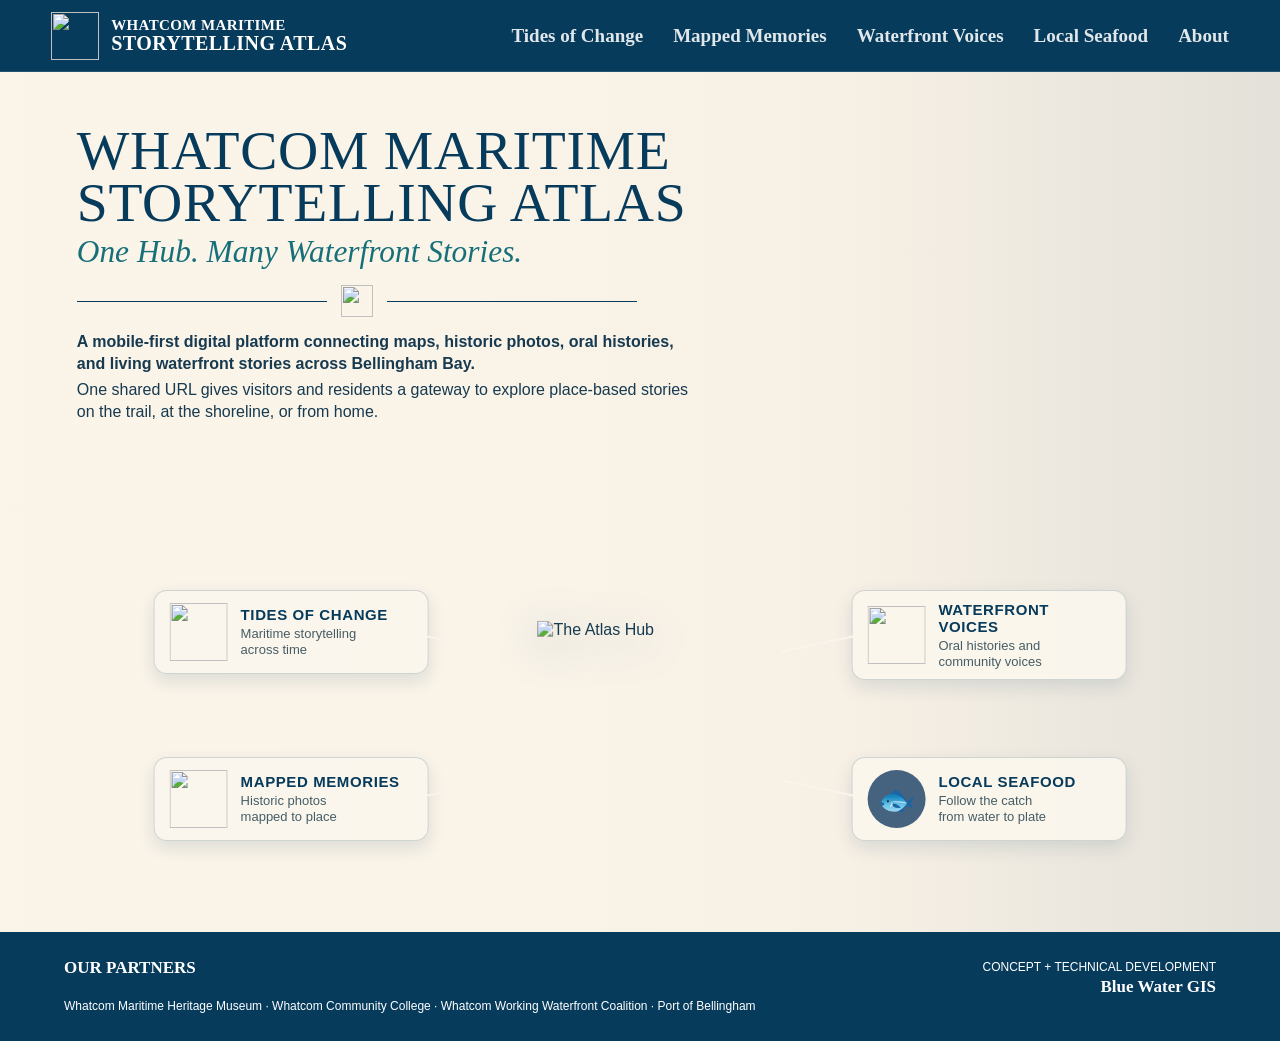
==== index.html @ e8366d96 "Add files via upload" ====
<!doctype html>
<html lang="en">
<head>
<meta charset="utf-8" />
<meta name="viewport" content="width=device-width,initial-scale=1" />
<title>Whatcom Maritime Storytelling Atlas</title>
<meta name="description" content="A mobile-first public hub connecting place-based maritime stories around Bellingham Bay." />
<link rel="stylesheet" href="styles.css" />
</head>
<body class="hub-page branded-hub">
<header class="site-header hub-header">
  <a class="brand" href="index.html" aria-label="Whatcom Maritime Storytelling Atlas home">
    <img class="brand-logo" src="assets/icon-hub.png" alt="" />
    <span><b>WHATCOM MARITIME</b><strong>STORYTELLING ATLAS</strong></span>
  </a>
  <button class="menu-button" aria-label="Open navigation" onclick="document.body.classList.toggle('nav-open')">☰</button>
  <nav class="site-nav">
    <a href="tides.html">Tides of Change</a>
    <a href="mapped.html">Mapped Memories</a>
    <a href="#voices">Waterfront Voices</a>
    <a href="#seafood">Local Seafood</a>
    <a href="#about">About</a>
  </nav>
</header>

<main class="hub-main">
  <section class="atlas-hub-hero" id="about">
    <div class="hub-aerial" aria-hidden="true"></div>
    <div class="hub-cream-wash" aria-hidden="true"></div>
    <img class="hub-bathy" src="assets/corner-bathy.png" alt="" aria-hidden="true" />

    <div class="hub-title-block">
      <h1>WHATCOM MARITIME<br>STORYTELLING ATLAS</h1>
      <p class="hub-tagline">One Hub. Many Waterfront Stories.</p>
      <div class="mockup-rule"><img src="assets/compass-divider.png" alt="" aria-hidden="true"></div>
      <p class="hub-summary">A mobile-first digital platform connecting maps, historic photos, oral histories, and living waterfront stories across Bellingham Bay.</p>
      <p class="hub-summary small">One shared URL gives visitors and residents a gateway to explore place-based stories on the trail, at the shoreline, or from home.</p>
    </div>

    <div class="hub-network" aria-label="Atlas portal choices">
      <a class="hub-portal-card hub-tides" href="tides.html">
        <img src="assets/icon-tides.png" alt="" />
        <span><strong>TIDES OF CHANGE</strong><small>Maritime storytelling<br>across time</small></span>
      </a>

      <a class="hub-portal-card hub-memories" id="memories" href="mapped.html">
        <img src="assets/icon-memories.png" alt="" />
        <span><strong>MAPPED MEMORIES</strong><small>Historic photos<br>mapped to place</small></span>
      </a>

      <div class="hub-centerpiece">
        <img src="assets/icon-hub.png" alt="The Atlas Hub" />
      </div>

      <a class="hub-portal-card hub-voices" id="voices" href="#voices">
        <img src="assets/icon-voices.png" alt="" />
        <span><strong>WATERFRONT VOICES</strong><small>Oral histories and<br>community voices</small></span>
      </a>

      <a class="hub-portal-card hub-seafood" id="seafood" href="#seafood">
        <span class="seafood-icon" aria-hidden="true">🐟</span>
        <span><strong>LOCAL SEAFOOD</strong><small>Follow the catch<br>from water to plate</small></span>
      </a>
    </div>

    <div class="mobile-hub-list" aria-label="Atlas portals on mobile">
      <a href="tides.html"><img src="assets/icon-tides.png" alt=""><span><strong>Tides of Change</strong><small>Place-based stories of Bellingham's maritime past, transition, and future.</small></span></a>
      <a href="mapped.html"><img src="assets/icon-memories.png" alt=""><span><strong>Mapped Memories</strong><small>Historic photographs and objects mapped back to the places they document.</small></span></a>
      <a href="#voices"><img src="assets/icon-voices.png" alt=""><span><strong>Waterfront Voices</strong><small>Oral histories and community voices connected to people and place.</small></span></a>
      <a href="#seafood"><span class="mobile-seafood-icon">🐟</span><span><strong>Local Seafood</strong><small>Explore fishermen, vessels, seasons, restaurants, markets, and where the catch comes from.</small></span></a>
    </div>
  </section>
</main>

<footer class="hub-footer">
  <div><strong>OUR PARTNERS</strong><br>Whatcom Maritime Heritage Museum · Whatcom Community College · Whatcom Working Waterfront Coalition · Port of Bellingham</div>
  <div><span>CONCEPT + TECHNICAL DEVELOPMENT</span><strong>Blue Water GIS</strong></div>
</footer>
</body>
</html>
---- styles.css ----
:root{--navy:#073b5c;--navy2:#082f4b;--teal:#0c7b82;--teal2:#4f9c9b;--cream:#f5eddf;--paper:#fbf7ef;--gold:#b78b39;--ink:#153a50;--muted:#617178;--line:rgba(7,59,92,.16);--serif:'Cormorant Garamond','Baskerville','Times New Roman',serif;--sans:'Montserrat','Avenir Next','Segoe UI',Arial,sans-serif;--shadow:0 16px 40px rgba(5,47,75,.12)}
*{box-sizing:border-box}html{scroll-behavior:smooth}body{margin:0;color:var(--ink);font-family:var(--sans);background:radial-gradient(circle at 82% 4%,rgba(13,124,130,.05),transparent 24%),linear-gradient(90deg,rgba(182,138,57,.025) 1px,transparent 1px),linear-gradient(rgba(182,138,57,.025) 1px,transparent 1px),var(--paper);background-size:auto,32px 32px,32px 32px,auto}a{color:inherit}button{font:inherit}.site-header{height:72px;padding:0 clamp(20px,4vw,64px);display:flex;align-items:center;justify-content:space-between;gap:26px;color:white;background:linear-gradient(90deg,#052f4b,#073f60 60%,#052f4b);position:sticky;top:0;z-index:60;border-bottom:1px solid rgba(255,255,255,.13)}.brand{display:flex;align-items:center;gap:12px;text-decoration:none}.brand-mark{width:44px;height:44px;border:1.5px solid rgba(255,255,255,.8);border-radius:50%;display:grid;place-items:center;font-size:23px}.brand>span:last-child{display:flex;flex-direction:column;font-family:var(--serif);line-height:1}.brand b{font-size:14px;letter-spacing:.03em}.brand strong{font-size:18px;letter-spacing:.035em}.site-nav{display:flex;gap:30px}.site-nav a{font:17px var(--serif);text-decoration:none;padding:25px 0 21px;border-bottom:3px solid transparent;color:rgba(255,255,255,.88)}.site-nav a:hover,.site-nav a.active{color:white;border-bottom-color:#e8be59}.menu-button{display:none;border:1px solid rgba(255,255,255,.5);background:transparent;color:#fff;border-radius:6px;padding:7px 10px}.eyebrow{margin:0 0 10px;color:var(--teal);font-size:11px;font-weight:800;letter-spacing:.18em}.button{display:inline-flex;align-items:center;justify-content:center;min-height:46px;padding:0 22px;border-radius:5px;text-decoration:none;font-weight:700}.button.primary{background:var(--teal);color:#fff}.nautical-rule{display:flex;align-items:center;gap:14px;margin:18px 0 14px;color:var(--navy);max-width:600px}.nautical-rule:before,.nautical-rule:after{content:'';height:1px;background:var(--navy);flex:1}.nautical-rule span{font-size:22px}
/* HUB */
.hub-hero{min-height:640px;position:relative;background:url('assets/bellingham-waterfront.png') center/cover no-repeat;overflow:hidden}.hub-hero-overlay{position:absolute;inset:0;background:linear-gradient(90deg,rgba(250,245,235,.97) 0%,rgba(250,245,235,.90) 34%,rgba(250,245,235,.35) 62%,rgba(5,47,75,.12) 100%)}.hub-copy{position:relative;z-index:2;width:min(650px,47vw);padding:70px 0 90px;margin-left:clamp(28px,6vw,92px)}.hub-copy h1{margin:0;color:var(--navy);font:700 clamp(52px,5.7vw,82px)/.94 var(--serif);letter-spacing:-.035em}.hub-copy h1 em{color:#176f79;font-weight:400;font-size:.62em}.hub-intro{font-size:18px;line-height:1.46;font-weight:600;max-width:610px;margin:0 0 8px}.hub-intro.secondary{font-weight:400;color:#425f6b;margin-bottom:25px}.hub-orbit{position:absolute;z-index:3;right:clamp(32px,6vw,90px);top:50%;transform:translateY(-46%);width:min(620px,47vw);height:420px}.hub-core{position:absolute;left:50%;top:50%;transform:translate(-50%,-50%);width:190px;height:190px;border-radius:50%;display:flex;flex-direction:column;align-items:center;justify-content:center;background:var(--navy);color:white;border:5px solid rgba(255,255,255,.9);box-shadow:0 10px 35px rgba(5,47,75,.28);font-family:var(--serif);text-align:center}.hub-core .wheel{font-size:48px;margin-bottom:3px}.hub-core b{font-size:20px}.hub-core strong{font-size:30px;letter-spacing:.06em}.orbit-card{position:absolute;width:240px;min-height:82px;padding:12px 15px;display:flex;gap:12px;align-items:center;text-decoration:none;background:rgba(251,247,239,.95);border:1px solid rgba(7,59,92,.18);border-radius:14px;box-shadow:0 10px 26px rgba(5,47,75,.13)}.orbit-card:after{content:'';position:absolute;height:2px;width:80px;background:rgba(251,247,239,.9)}.orbit-card.tides{left:-4px;top:42px}.orbit-card.tides:after{right:-78px;transform:rotate(28deg)}.orbit-card.memories{left:-6px;bottom:36px}.orbit-card.memories:after{right:-78px;transform:rotate(-28deg)}.orbit-card.voices{right:-4px;top:42px}.orbit-card.voices:after{left:-78px;transform:rotate(-28deg)}.orbit-card.seafood{right:-6px;bottom:36px}.orbit-card.seafood:after{left:-78px;transform:rotate(28deg)}.portal-round{flex:0 0 50px;width:50px;height:50px;border-radius:50%;display:grid;place-items:center;background:var(--teal);color:white;font:700 24px var(--serif)}.orbit-card b{display:block;color:var(--navy);font:700 16px var(--serif)}.orbit-card small{display:block;margin-top:3px;color:#52666e;line-height:1.25}.how-strip{padding:46px clamp(22px,5vw,72px);background:rgba(248,242,231,.93)}.ornament-title{display:grid;grid-template-columns:1fr auto 1fr;gap:18px;align-items:center;max-width:1300px;margin:0 auto 28px}.ornament-title span{height:1px;background:linear-gradient(90deg,transparent,var(--teal),transparent)}.ornament-title h2{margin:0;color:var(--teal);font:700 28px var(--serif);letter-spacing:.05em;text-transform:uppercase}.how-grid{max-width:1240px;margin:0 auto;display:grid;grid-template-columns:repeat(3,1fr)}.how-grid article{display:grid;grid-template-columns:auto 1fr;gap:16px;padding:12px 30px;border-right:1px solid var(--line)}.how-grid article:last-child{border-right:0}.round-icon{width:58px;height:58px;border-radius:50%;display:grid;place-items:center;background:var(--navy);color:#fff;font-size:25px}.how-grid h3{margin:3px 0 6px;color:var(--navy);font:700 18px var(--serif)}.how-grid p{margin:0;color:var(--muted);line-height:1.45;font-size:14px}.portal-section{padding:58px clamp(18px,4vw,58px) 72px}.portal-grid{max-width:1360px;margin:0 auto;display:grid;grid-template-columns:repeat(4,1fr);gap:15px}.portal-card{position:relative;background:#fcf8ef;border:1px solid var(--line);border-radius:14px;text-align:center;box-shadow:0 10px 26px rgba(7,59,92,.06);overflow:hidden}.portal-card.image-card{padding:0 18px 18px;text-decoration:none}.portal-image{height:128px;margin:0 -18px;background-size:cover;background-position:center}.tides-image{background-image:linear-gradient(rgba(7,59,92,.04),rgba(7,59,92,.15)),url('assets/bellingham-waterfront.png')}.memories-image{background-image:linear-gradient(rgba(7,59,92,.12),rgba(7,59,92,.18)),url('assets/bellingham-waterfront.png');filter:grayscale(.65) sepia(.28)}.voices-image{background:linear-gradient(135deg,#bcd3d1,#1d6677)}.seafood-image{background:linear-gradient(135deg,#d7a15c,#0b6174)}.portal-icon.large{width:58px;height:58px;border-radius:50%;display:grid;place-items:center;background:var(--teal);color:#fff;font:700 27px var(--serif);margin:-29px auto 13px;position:relative;border:3px solid #f9f3e8}.portal-card h3{margin:0 0 8px;color:var(--navy);font:700 24px var(--serif)}.portal-card p{margin:0;min-height:118px;color:#53666f;line-height:1.45;font-size:14px}.status{display:block;margin-top:14px;padding:7px 8px;border-radius:5px;color:white;font-size:10px;font-weight:800;letter-spacing:.04em}.status.teal{background:var(--teal)}.status.gold{background:var(--gold)}.atlas-manifesto{display:flex;align-items:center;justify-content:center;gap:20px;padding:23px 30px;background:#cfe3e0;color:var(--navy);font:20px/1.35 var(--serif);text-align:center}.manifesto-mark{font-size:38px}footer{padding:26px clamp(24px,5vw,72px);display:flex;justify-content:space-between;gap:40px;background:linear-gradient(90deg,#052f4b,#073f60);color:white;font-size:12px;line-height:1.55}footer>div:last-child{text-align:right}footer strong{display:block;font:700 17px var(--serif)}footer a{color:white}
/* TIDES */
.tides-intro{min-height:330px;background:linear-gradient(90deg,rgba(250,245,235,.98),rgba(250,245,235,.78) 46%,rgba(5,47,75,.18)),url('assets/bellingham-waterfront.png') center 44%/cover no-repeat;display:flex;align-items:center}.tides-intro-copy{padding:52px clamp(28px,7vw,105px);max-width:780px}.tides-intro h1{margin:0;color:var(--navy);font:700 clamp(54px,7vw,92px)/.92 var(--serif);letter-spacing:-.04em}.tides-tagline{margin:7px 0 0;color:#176f79;font:italic 28px/1.12 var(--serif)}.tides-intro-copy>p:last-child{margin:0;max-width:650px;line-height:1.5;font-size:17px;font-weight:600}.mobile-theme-shell{max-width:1260px;margin:-24px auto 0;position:relative;z-index:5;padding:0 18px}.section-label{text-align:center;width:max-content;margin:0 auto 9px;padding:5px 13px;background:var(--paper);color:var(--teal);font-size:10px;font-weight:800;letter-spacing:.17em}.theme-filter{display:grid;grid-template-columns:repeat(5,minmax(0,1fr));gap:8px}.theme-chip{min-height:92px;padding:13px 12px;display:flex;align-items:center;gap:11px;text-align:left;background:#fbf7ef;border:1px solid var(--line);border-radius:12px;color:var(--navy);box-shadow:0 8px 22px rgba(5,47,75,.08);cursor:pointer}.theme-chip.active{outline:3px solid rgba(13,124,130,.16);border-color:var(--teal)}.theme-symbol{flex:0 0 52px;width:52px;height:52px;border-radius:50%;display:grid;place-items:center;background:var(--teal);color:#fff;font-size:27px}.theme-chip strong{display:block;font:700 17px/1.02 var(--serif);text-transform:uppercase}.theme-chip small{display:block;color:#67777c;margin-top:4px;font-size:10px}.tides-explorer{max-width:1400px;margin:36px auto 0;padding:0 clamp(16px,4vw,54px) 60px;display:grid;grid-template-columns:minmax(0,1.45fr) minmax(330px,.68fr);gap:0}.map-shell{position:relative;min-height:680px;border-radius:17px 0 0 17px;overflow:hidden;background:#dbe7e1;border:1px solid var(--line);box-shadow:var(--shadow)}#viewDiv{position:absolute;inset:0}.map-banner{position:absolute;z-index:7;left:14px;right:14px;top:14px;padding:11px 14px;border-radius:8px;background:rgba(251,247,239,.96);display:flex;align-items:center;justify-content:space-between;box-shadow:0 5px 16px rgba(5,47,75,.12)}.map-banner>div{display:flex;flex-direction:column}.map-kicker{font-size:9px;color:var(--teal);font-weight:800;letter-spacing:.13em}.map-banner strong{font:700 17px var(--serif);color:var(--navy)}.text-button{border:0;background:none;color:var(--teal);font-weight:800}.map-status{position:absolute;left:14px;bottom:14px;z-index:8;background:rgba(7,59,92,.9);color:white;padding:8px 11px;border-radius:6px;font-size:10px}.map-status.success{background:rgba(13,124,130,.92)}.map-status.error{background:#7d463f}.story-panel{min-height:680px;background:linear-gradient(#f6eddf,#fbf7ef);border:1px solid var(--line);border-left:0;border-radius:0 17px 17px 0;overflow:hidden;display:flex;flex-direction:column}.story-panel-head{padding:24px 22px 15px;border-bottom:1px solid var(--line)}.story-panel-head h2{margin:0 0 7px;color:var(--navy);font:700 30px/1.02 var(--serif)}.story-panel-head p:last-child{margin:0;color:var(--muted);font-size:13px}.story-list{padding:12px;overflow:auto;max-height:680px}.story-card{margin-bottom:10px;background:#fffdf7;border:1px solid var(--line);border-radius:10px;overflow:hidden}.story-card.selected{border-color:var(--teal);box-shadow:0 8px 18px rgba(5,47,75,.09)}.story-card-main{width:100%;padding:10px;display:grid;grid-template-columns:82px 1fr;gap:12px;border:0;background:none;text-align:left;color:inherit}.story-thumb{height:82px;border-radius:7px;background:linear-gradient(145deg,#d7e6e1,#ead8b9);display:grid;place-items:center;background-size:cover;background-position:center}.card-theme-icon{width:42px;height:42px;border-radius:50%;display:grid;place-items:center;background:rgba(13,124,130,.95);color:white;font-size:22px}.story-meta{display:flex;justify-content:space-between;gap:8px}.theme-pill{color:var(--teal);font-size:9px;font-weight:800;letter-spacing:.07em;text-transform:uppercase}.story-number{font-size:9px;color:#9ba5a6}.story-card h4{margin:5px 0 4px;color:var(--navy);font:700 19px/1.06 var(--serif)}.story-description{margin:0;color:var(--muted);font-size:11px;line-height:1.4;display:-webkit-box;-webkit-line-clamp:2;-webkit-box-orient:vertical;overflow:hidden}.story-link{display:flex;justify-content:space-between;padding:9px 11px;border-top:1px solid var(--line);text-decoration:none;color:var(--teal);font-size:10px;font-weight:800}.story-link.disabled{pointer-events:none;color:#aaa}.skeleton-card{height:112px;margin-bottom:9px;border-radius:10px;background:linear-gradient(90deg,#eee5d7,#fbf7ef,#eee5d7);background-size:200% 100%;animation:pulse 1.3s infinite}@keyframes pulse{to{background-position:-200% 0}}.tides-explainer{padding:48px 24px 64px}.center-copy{max-width:780px;margin:0 auto;text-align:center;line-height:1.6;color:#566a72}
@media(max-width:1000px){.site-nav{display:none}.menu-button{display:block}.nav-open .site-nav{display:flex;position:absolute;top:72px;left:0;right:0;background:var(--navy);padding:10px 22px;flex-direction:column;gap:0}.nav-open .site-nav a{padding:12px 0}.hub-hero{min-height:auto;padding-bottom:30px}.hub-copy{width:auto;margin:0;padding:46px 24px 28px}.hub-orbit{position:relative;right:auto;top:auto;transform:none;width:auto;height:auto;margin:0 18px;display:grid;grid-template-columns:1fr 1fr;gap:10px}.hub-core{display:none}.orbit-card{position:relative!important;left:auto!important;right:auto!important;top:auto!important;bottom:auto!important;width:auto}.orbit-card:after{display:none}.portal-grid{grid-template-columns:1fr 1fr}.tides-explorer{grid-template-columns:1fr;padding:0 16px 46px}.map-shell{border-radius:16px 16px 0 0;min-height:520px}.story-panel{border-left:1px solid var(--line);border-radius:0 0 16px 16px;min-height:0}.story-list{max-height:none}.theme-filter{grid-template-columns:repeat(5,minmax(145px,1fr));overflow-x:auto;padding-bottom:4px}.mobile-theme-shell{overflow:hidden}.how-grid{grid-template-columns:1fr}.how-grid article{border-right:0;border-bottom:1px solid var(--line)}.how-grid article:last-child{border-bottom:0}}
@media(max-width:650px){.site-header{height:62px;padding:0 14px}.brand-mark{width:38px;height:38px}.brand b{font-size:10px}.brand strong{font-size:14px}.nav-open .site-nav{top:62px}.hub-hero-overlay{background:linear-gradient(180deg,rgba(250,245,235,.96) 0%,rgba(250,245,235,.88) 58%,rgba(250,245,235,.45) 100%)}.hub-copy h1{font-size:50px}.hub-copy h1 em{font-size:.64em}.hub-intro{font-size:15px}.hub-orbit{grid-template-columns:1fr}.orbit-card{min-height:74px}.portal-grid{grid-template-columns:1fr}.portal-card p{min-height:0}.ornament-title h2{font-size:20px;text-align:center}.atlas-manifesto{font-size:16px}.tides-intro{min-height:280px;background-position:58% center}.tides-intro-copy{padding:38px 20px}.tides-intro h1{font-size:58px}.tides-tagline{font-size:22px}.tides-intro-copy>p:last-child{font-size:14px}.mobile-theme-shell{margin-top:-17px;padding:0 10px}.theme-filter{display:flex;gap:7px;overflow-x:auto;scroll-snap-type:x proximity}.theme-chip{flex:0 0 138px;min-height:92px;display:block;text-align:center;padding:10px 8px;scroll-snap-align:start}.theme-symbol{width:46px;height:46px;margin:0 auto 7px}.theme-chip strong{font-size:14px}.theme-chip small{font-size:9px}.tides-explorer{margin-top:20px;padding:0 0 34px}.map-shell{min-height:46vh;border-radius:0;border-left:0;border-right:0}.story-panel{border-radius:0;border-left:0;border-right:0}.story-panel-head{padding:19px 16px 12px}.story-panel-head h2{font-size:26px}.story-list{display:flex;overflow-x:auto;padding:10px;gap:9px;scroll-snap-type:x mandatory}.story-card{flex:0 0 82vw;margin:0;scroll-snap-align:center}.story-card-main{grid-template-columns:74px 1fr}.story-thumb{height:74px}.tides-explainer{padding:35px 18px 48px}footer{display:block;text-align:center}footer>div:last-child{text-align:center;margin-top:10px}}

/* ===== V4 BRANDED ATLAS HUB ===== */
.branded-hub{background:#f6efe4;min-height:100vh}.hub-header{background:#073b5c}.brand-logo{width:48px;height:48px;object-fit:contain}.hub-main{min-height:calc(100vh - 72px)}
.atlas-hub-hero{position:relative;min-height:860px;overflow:hidden;background:#f6efe4}.hub-aerial{position:absolute;inset:0;background:url('assets/atlas-aerial.png') center center/cover no-repeat;filter:saturate(.86) contrast(.95)}.hub-cream-wash{position:absolute;inset:0;background:linear-gradient(90deg,rgba(250,244,233,.97) 0%,rgba(250,244,233,.88) 36%,rgba(250,244,233,.18) 66%,rgba(7,59,92,.08) 100%)}.hub-bathy{position:absolute;right:-20px;top:-10px;width:350px;opacity:.14;mix-blend-mode:multiply;pointer-events:none}.hub-title-block{position:relative;z-index:4;width:min(860px,58vw);padding:52px 0 0;margin-left:clamp(30px,6vw,92px)}.hub-title-block h1{margin:0;color:#073b5c;font:400 clamp(48px,4.35vw,72px)/.94 Georgia,'Times New Roman',serif;letter-spacing:.012em}.hub-tagline{margin:6px 0 0;color:#176f79;font:italic clamp(25px,2.45vw,38px)/1.1 Georgia,'Times New Roman',serif}.mockup-rule{display:flex;align-items:center;gap:14px;width:min(560px,92%);margin:16px 0 14px;color:#073b5c}.mockup-rule:before,.mockup-rule:after{content:'';height:1px;background:#073b5c;flex:1}.mockup-rule img{width:32px;height:32px;object-fit:contain;flex:none}.hub-summary{max-width:620px;margin:0 0 4px;font-size:16px;line-height:1.38;font-weight:700;color:#173a50}.hub-summary.small{font-weight:500}.hub-network{position:absolute;z-index:5;left:50%;top:500px;transform:translateX(-50%);width:min(1030px,76vw);height:285px}.hub-centerpiece{position:absolute;left:50%;top:50%;transform:translate(-50%,-46%);width:205px;height:205px;z-index:3}.hub-centerpiece img{width:100%;height:100%;object-fit:contain;filter:drop-shadow(0 9px 22px rgba(7,59,92,.28))}.hub-portal-card{position:absolute;width:275px;min-height:84px;display:flex;align-items:center;gap:13px;padding:10px 15px;background:rgba(250,246,237,.96);border:1px solid rgba(7,59,92,.18);border-radius:13px;text-decoration:none;box-shadow:0 7px 18px rgba(7,59,92,.12);z-index:4}.hub-portal-card:after{content:'';position:absolute;height:2px;background:rgba(250,246,237,.95);width:74px}.hub-portal-card img{width:58px;height:58px;object-fit:contain;flex:none}.hub-portal-card strong{display:block;color:#073b5c;font-size:15px;letter-spacing:.04em}.hub-portal-card small{display:block;margin-top:3px;color:#465d66;font-size:13px;line-height:1.2}.hub-tides{left:0;top:18px}.hub-tides:after{right:-72px;top:52px;transform:rotate(12deg)}.hub-memories{left:0;bottom:16px}.hub-memories:after{right:-72px;top:29px;transform:rotate(-12deg)}.hub-voices{right:0;top:18px}.hub-voices:after{left:-72px;top:52px;transform:rotate(-12deg)}.hub-seafood{right:0;bottom:16px}.hub-seafood:after{left:-72px;top:29px;transform:rotate(12deg)}.seafood-icon,.mobile-seafood-icon{width:58px;height:58px;border-radius:50%;display:grid;place-items:center;background:#45627f;color:#fff;font-size:30px;flex:none}.mobile-hub-list{display:none}.hub-footer{min-height:88px;background:#073b5c}.hub-footer strong{font-family:Georgia,'Times New Roman',serif}
@media(max-width:1100px){.atlas-hub-hero{min-height:900px}.hub-title-block{width:min(760px,68vw)}.hub-network{top:535px;width:min(920px,86vw)}.hub-portal-card{width:245px}.hub-centerpiece{width:180px;height:180px}}
@media(max-width:820px){.atlas-hub-hero{min-height:auto;padding-bottom:34px}.hub-aerial{background-position:58% center}.hub-cream-wash{background:linear-gradient(180deg,rgba(250,244,233,.96) 0%,rgba(250,244,233,.88) 45%,rgba(250,244,233,.52) 72%,rgba(7,59,92,.06) 100%)}.hub-bathy{width:260px;opacity:.11}.hub-title-block{width:auto;margin:0;padding:36px 22px 20px}.hub-title-block h1{font-size:clamp(38px,10vw,56px)}.hub-tagline{font-size:clamp(23px,6vw,31px)}.hub-summary{font-size:14px;max-width:560px}.hub-network{display:none}.mobile-hub-list{position:relative;z-index:5;display:grid;gap:10px;padding:6px 14px 0}.mobile-hub-list a{display:flex;align-items:center;gap:14px;padding:12px 14px;background:rgba(250,246,237,.95);border:1px solid rgba(7,59,92,.18);border-radius:14px;text-decoration:none;box-shadow:0 8px 20px rgba(7,59,92,.11)}.mobile-hub-list img,.mobile-hub-list .mobile-seafood-icon{width:58px;height:58px;object-fit:contain}.mobile-hub-list strong{display:block;color:#073b5c;font:700 21px/1 Georgia,'Times New Roman',serif}.mobile-hub-list small{display:block;margin-top:5px;color:#51666e;font-size:12px;line-height:1.3}.hub-footer{display:block;text-align:center}.hub-footer>div:last-child{text-align:center;margin-top:12px}}
@media(max-width:520px){.hub-title-block{padding-top:28px}.hub-title-block h1{font-size:40px}.hub-tagline{font-size:25px}.mockup-rule{margin:12px 0}.hub-summary{font-size:13px}.mobile-hub-list{padding-left:10px;padding-right:10px}.mobile-hub-list strong{font-size:18px}.mobile-hub-list small{font-size:11px}}

/* ===== V6 TIDES SINGLE-SCREEN EXPLORER ===== */
.tides-kiosk{height:100vh;overflow:hidden;background:var(--cream)}
.tides-kiosk .tides-header{height:64px;min-height:64px}
.tides-kiosk-main{height:calc(100vh - 64px);display:flex;flex-direction:column;overflow:hidden}
.kiosk-toolbar{min-height:92px;display:flex;align-items:center;gap:24px;padding:10px 18px;background:#f8f1e6;border-bottom:1px solid var(--line);box-shadow:0 3px 12px rgba(7,59,92,.06);z-index:5}
.kiosk-title{display:flex;align-items:center;gap:10px;min-width:205px;color:var(--navy)}
.kiosk-title img{width:48px;height:48px;object-fit:contain}
.kiosk-title strong{display:block;font:700 21px/1 var(--serif)}
.kiosk-title small{display:block;margin-top:4px;color:var(--muted);font-size:11px}
.kiosk-filter{display:flex;gap:8px;overflow-x:auto;flex:1;padding:0;margin:0;scrollbar-width:thin}
.kiosk-filter .theme-chip{flex:0 0 auto;min-height:66px;min-width:138px;display:flex;align-items:center;gap:8px;padding:8px 12px;border-radius:11px;background:#fffaf1;border:1px solid var(--line);box-shadow:none}
.kiosk-filter .theme-chip.active{border-color:var(--teal);box-shadow:inset 0 0 0 1px var(--teal);background:#fffdf7}
.kiosk-filter .theme-symbol{width:40px;height:40px;margin:0;flex:none}
.kiosk-filter .theme-chip strong{font-size:13px}.kiosk-filter .theme-chip small{display:none}
.tides-kiosk-explorer{flex:1;min-height:0;display:grid;grid-template-columns:minmax(0,1fr) 390px;margin:0;padding:0;gap:0}
.kiosk-map-shell{position:relative;min-height:0;border:0;border-radius:0;border-right:1px solid var(--line);overflow:hidden}
.kiosk-map-shell #viewDiv{height:100%;min-height:0}
.kiosk-map-shell .map-status{position:absolute;left:12px;bottom:12px;z-index:4;max-width:55%;border-radius:8px}
.map-reset-button{position:absolute;right:14px;top:14px;z-index:5;border:1px solid var(--line);background:#fffaf1;color:var(--navy);padding:8px 10px;border-radius:8px;font-weight:700;box-shadow:0 3px 10px rgba(7,59,92,.12)}
.kiosk-story-panel{min-height:0;border:0;border-radius:0;background:#f6efe4;display:flex;flex-direction:column}
.kiosk-story-head{flex:none;padding:13px 14px 10px;border-bottom:1px solid var(--line)}
.kiosk-story-head>div{display:flex;align-items:end;justify-content:space-between;gap:10px}.kiosk-story-head h2{font-size:24px;margin:2px 0 0}.kiosk-story-head>strong{display:block;margin-top:5px;color:var(--teal);font-size:11px}.kiosk-story-head>p:last-child{margin-top:4px;font-size:11px}
.kiosk-story-list{flex:1;min-height:0;max-height:none;overflow-y:auto;padding:10px}
.kiosk-story-list .story-card{margin-bottom:8px}.kiosk-story-list .story-card-main{grid-template-columns:68px 1fr;padding:9px}.kiosk-story-list .story-thumb{height:68px}.kiosk-story-list .story-card h4{font-size:17px}.kiosk-story-list .story-description{-webkit-line-clamp:1;font-size:10px}.inline-open-label{display:block;margin-top:5px;color:var(--teal);font-size:9px;font-weight:800;letter-spacing:.03em;text-transform:uppercase}

.story-viewer{position:fixed;inset:64px 0 0 0;z-index:1000;pointer-events:none;visibility:hidden}
.story-viewer.open{pointer-events:auto;visibility:visible}
.story-viewer-scrim{position:absolute;inset:0;background:rgba(5,31,48,.22);opacity:0;transition:opacity .22s ease}
.story-viewer.open .story-viewer-scrim{opacity:1}
.story-viewer-panel{position:absolute;right:0;top:0;bottom:0;width:80vw;min-width:720px;background:#fffaf1;box-shadow:-16px 0 40px rgba(4,35,53,.23);transform:translateX(102%);transition:transform .28s ease;display:flex;flex-direction:column;border-left:1px solid rgba(7,59,92,.18)}
.story-viewer.open .story-viewer-panel{transform:translateX(0)}
.story-viewer-bar{height:62px;flex:none;display:grid;grid-template-columns:auto 1fr auto;align-items:center;gap:14px;padding:8px 12px;background:#073b5c;color:#fff;border-bottom:2px solid #caa64b}
.story-back-button{border:1px solid rgba(255,255,255,.5);background:#f7f0e4;color:#073b5c;padding:9px 12px;border-radius:8px;font-weight:800;cursor:pointer}
.story-viewer-heading{min-width:0}.story-viewer-heading .eyebrow{color:#abd5d5;font-size:8px;margin:0}.story-viewer-heading strong{display:block;white-space:nowrap;overflow:hidden;text-overflow:ellipsis;font:700 20px/1.1 var(--serif);color:#fff}
.story-external-link{color:#fff;text-decoration:none;font-size:10px;font-weight:800;border-bottom:1px solid rgba(255,255,255,.5);white-space:nowrap}
.story-frame-wrap{position:relative;flex:1;min-height:0;background:#fff}
#storyFrame{display:block;width:100%;height:100%;border:0;background:#fff}
.story-frame-loading{position:absolute;inset:0;display:grid;place-items:center;background:#f8f1e6;color:var(--navy);font:700 18px var(--serif);z-index:2}
.story-frame-loading.hidden{display:none}

@media(max-width:900px){
  .kiosk-toolbar{min-height:78px;padding:7px 9px;gap:8px}.kiosk-title{min-width:0}.kiosk-title div{display:none}.kiosk-title img{width:42px;height:42px}.kiosk-filter .theme-chip{min-width:112px;min-height:58px;padding:6px 8px}.kiosk-filter .theme-symbol{width:36px;height:36px}.kiosk-filter .theme-chip strong{font-size:11px}
  .tides-kiosk-explorer{grid-template-columns:1fr 42vw}.kiosk-story-panel{min-width:260px}.kiosk-story-list .story-card-main{grid-template-columns:54px 1fr}.kiosk-story-list .story-thumb{height:54px}.kiosk-story-list .story-description{display:none}.kiosk-story-list .story-card h4{font-size:15px}
  .story-viewer-panel{width:86vw;min-width:0}
}
@media(max-width:650px){
  .tides-kiosk .tides-header{height:58px;min-height:58px}.tides-kiosk-main{height:calc(100vh - 58px)}.story-viewer{inset:58px 0 0 0}
  .kiosk-toolbar{min-height:68px}.tides-kiosk-explorer{grid-template-columns:1fr;grid-template-rows:minmax(0,58%) minmax(0,42%)}.kiosk-map-shell{border-right:0;border-bottom:1px solid var(--line)}.kiosk-story-panel{min-width:0}.kiosk-story-head{padding:7px 10px 5px}.kiosk-story-head .eyebrow,.kiosk-story-head>p:last-child{display:none}.kiosk-story-head h2{font-size:19px}.kiosk-story-list{display:flex;overflow-x:auto;overflow-y:hidden;gap:7px;padding:7px;scroll-snap-type:x mandatory}.kiosk-story-list .story-card{flex:0 0 76vw;margin:0;scroll-snap-align:center}.kiosk-story-list .story-card-main{grid-template-columns:58px 1fr}.kiosk-story-list .story-thumb{height:58px}
  .story-viewer-panel{width:92vw}.story-viewer-bar{height:58px;grid-template-columns:auto 1fr}.story-external-link{display:none}.story-viewer-heading strong{font-size:16px}.story-back-button{padding:8px 9px;font-size:11px}
}

/* ===== V7 MAPPED MEMORIES SINGLE-SCREEN EXPERIENCE ===== */
.memories-kiosk{height:100dvh;overflow:hidden;background:#f5eddf}.memories-header{height:64px;min-height:64px}.memories-main{height:calc(100dvh - 64px);display:flex;flex-direction:column;min-height:0}.memories-toolbar{min-height:86px;display:flex;align-items:center;justify-content:space-between;gap:18px;padding:10px 18px;background:#faf4e8;border-bottom:1px solid var(--line);box-shadow:0 3px 12px rgba(7,59,92,.05);z-index:8}.memories-title{display:flex;align-items:center;gap:12px;min-width:320px}.memories-title img{width:54px;height:54px;object-fit:contain}.memories-title strong{display:block;color:var(--navy);font:700 24px/1 var(--serif);letter-spacing:.035em}.memories-title small{display:block;margin-top:4px;color:var(--teal);font:italic 14px/1.2 var(--serif)}.memories-actions{display:flex;gap:8px}.memory-action{border:1px solid var(--line);background:#fffaf1;color:var(--navy);border-radius:8px;padding:10px 12px;font-weight:800;font-size:12px;cursor:pointer}.memory-action:hover{border-color:var(--teal)}.memory-action.contribute{background:var(--teal);border-color:var(--teal);color:#fff}.memories-workspace{flex:1;min-height:0;display:grid;grid-template-columns:270px minmax(0,1fr) 330px;background:#efe5d5}.memory-filters{min-height:0;overflow-y:auto;padding:14px;background:#f9f1e5;border-right:1px solid var(--line);box-shadow:4px 0 15px rgba(7,59,92,.04);z-index:5}.filter-title-row{display:flex;align-items:flex-start;justify-content:space-between;gap:10px;padding-bottom:12px;border-bottom:1px solid var(--line);margin-bottom:12px}.filter-title-row span{display:block;color:var(--navy);font:700 19px var(--serif)}.filter-title-row small{display:block;margin-top:3px;color:var(--muted);font-size:10px}.filter-title-row button{display:none;border:0;background:transparent;color:var(--navy);font-size:25px;line-height:1}.memory-filters>label,.memory-search-label{display:block;margin:0 0 11px;color:var(--navy);font-size:11px;font-weight:800;letter-spacing:.02em}.memory-filters select,.memory-filters input[type=search]{display:block;width:100%;margin-top:5px;padding:9px 10px;border:1px solid rgba(7,59,92,.18);border-radius:7px;background:#fffdf8;color:#173a50;font-size:12px}.memory-status-filter{margin:12px 0;border:1px solid var(--line);border-radius:8px;padding:9px 10px}.memory-status-filter legend{padding:0 5px;color:var(--navy);font-weight:800;font-size:11px}.memory-status-filter label{display:block;margin:7px 0;color:#51666e;font-size:11px;font-weight:600}.memory-clear{width:100%;padding:10px;border:0;border-radius:7px;background:#075d69;color:#fff;font-weight:800;cursor:pointer}.memory-map-wrap{position:relative;min-width:0;min-height:0;overflow:hidden}.memory-map-wrap #memoryMap{position:absolute;inset:0;width:100%;height:100%;display:block}.memory-map-note{position:absolute;left:14px;bottom:14px;z-index:5;padding:8px 11px;border-radius:7px;background:rgba(250,246,237,.94);box-shadow:0 4px 14px rgba(7,59,92,.12);color:var(--navy);font-size:11px;font-weight:700;max-width:55%}.memory-location-button{position:absolute;right:14px;top:14px;z-index:5;width:38px;height:38px;border:1px solid var(--line);border-radius:8px;background:#fffaf1;color:var(--navy);font-size:21px;box-shadow:0 4px 12px rgba(7,59,92,.12);cursor:pointer}.selected-memory{min-height:0;overflow-y:auto;padding:14px;background:#faf4e8;border-left:1px solid var(--line);z-index:4}.selected-placeholder{height:100%;display:flex;flex-direction:column;align-items:center;justify-content:center;text-align:center;padding:25px;color:#617178}.selected-placeholder img{width:76px;height:76px;opacity:.78}.selected-placeholder h2{margin:14px 0 6px;color:var(--navy);font:700 27px var(--serif)}.selected-placeholder p{margin:0;max-width:260px;font-size:12px;line-height:1.5}.selected-image-wrap{position:relative;border-radius:9px;overflow:hidden;background:#e7ddce;aspect-ratio:4/3}.selected-image-wrap img{width:100%;height:100%;display:block;object-fit:cover}.selected-badge{position:absolute;right:8px;bottom:8px;padding:5px 8px;background:rgba(7,59,92,.92);color:white;border-radius:999px;font-size:9px;font-weight:800;text-transform:uppercase}.selected-content .eyebrow{margin-top:14px}.selected-content h2{margin:0;color:var(--navy);font:700 28px/1.05 var(--serif)}.selected-description{margin:9px 0 12px;color:#52666e;font-size:12px;line-height:1.5}.selected-meta{margin:0;display:grid;grid-template-columns:92px 1fr;font-size:11px;border-top:1px solid var(--line)}.selected-meta dt,.selected-meta dd{margin:0;padding:7px 3px;border-bottom:1px solid rgba(7,59,92,.08)}.selected-meta dt{color:#758288}.selected-meta dd{color:var(--navy);font-weight:700}.selected-buttons{display:grid;gap:7px;margin-top:12px}.selected-buttons button,.memory-link-button{min-height:39px;border-radius:7px;text-align:center;display:flex;align-items:center;justify-content:center;text-decoration:none;font-size:11px;font-weight:800;cursor:pointer}.memory-primary{border:0;background:#075d69;color:white}.memory-gold{border:0;background:#ae7d28;color:white}.memory-link-button{border:1px solid var(--teal);color:var(--teal);background:#fffaf2}.memory-modal{position:fixed;inset:0;z-index:1500;display:none;place-items:center;padding:18px}.memory-modal.open{display:grid}.memory-modal-scrim{position:absolute;inset:0;background:rgba(4,31,47,.63);backdrop-filter:blur(3px)}.memory-modal-card{position:relative;z-index:1;width:min(900px,94vw);max-height:90dvh;overflow:auto;border-radius:16px;background:#fbf7ef;border:1px solid rgba(255,255,255,.5);box-shadow:0 24px 80px rgba(4,31,47,.35);padding:24px}.memory-modal-card h2{margin:0 0 12px;color:var(--navy);font:700 32px var(--serif)}.modal-close{position:absolute;right:13px;top:11px;width:37px;height:37px;border-radius:50%;border:1px solid var(--line);background:#fffaf1;color:var(--navy);font-size:24px;cursor:pointer;z-index:3}.then-now-stage{position:relative;width:100%;aspect-ratio:16/9;overflow:hidden;border-radius:10px;background:#ded5c7}.then-now-stage img{position:absolute;inset:0;width:100%;height:100%;object-fit:cover}.now-clip{position:absolute;inset:0 0 0 50%;overflow:hidden;border-left:2px solid #fff}.now-clip img{width:200%;max-width:none;left:-100%}.then-divider{position:absolute;left:50%;top:0;bottom:0;width:2px;background:#fff;transform:translateX(-1px);pointer-events:none}.then-divider span{position:absolute;left:50%;top:50%;transform:translate(-50%,-50%);width:42px;height:42px;border-radius:50%;display:grid;place-items:center;background:#fffaf1;color:var(--navy);border:1px solid var(--gold);font-weight:900}.then-now-card input[type=range]{width:100%;margin:15px 0 4px}.then-labels{display:flex;justify-content:space-between;color:var(--navy);font-size:10px;font-weight:900;letter-spacing:.15em}.contribute-card{width:min(560px,92vw);text-align:center;padding:36px}.contribute-card>img{width:84px;height:84px}.contribute-card p{line-height:1.55;color:#52666e}.prototype-note{margin-top:18px;padding:10px;border-radius:8px;background:#e6f0ed;color:#0b6570;font-size:11px;font-weight:800}.memory-feature-highlight{outline:3px solid rgba(12,123,130,.18)}
@media(max-width:1050px){.memories-workspace{grid-template-columns:235px minmax(0,1fr) 285px}.memories-title strong{font-size:21px}.memories-title{min-width:275px}.memory-action{font-size:10px;padding:9px}.selected-content h2{font-size:24px}}
@media(max-width:780px){.memories-header{height:58px;min-height:58px}.memories-main{height:calc(100dvh - 58px)}.memories-toolbar{min-height:70px;padding:7px 9px}.memories-title{min-width:0}.memories-title img{width:45px;height:45px}.memories-title strong{font-size:18px}.memories-title small{display:none}.memories-actions{overflow-x:auto}.memory-action{white-space:nowrap}.memories-workspace{grid-template-columns:1fr;grid-template-rows:minmax(0,62%) minmax(0,38%)}.memory-filters{position:fixed;left:0;top:58px;bottom:0;width:min(86vw,330px);z-index:1200;transform:translateX(-103%);transition:transform .24s ease;box-shadow:14px 0 30px rgba(4,31,47,.2)}.memory-filters.open{transform:translateX(0)}.filter-title-row button{display:block}.selected-memory{border-left:0;border-top:1px solid var(--line);padding:9px}.selected-placeholder{padding:10px}.selected-placeholder img{width:46px;height:46px}.selected-placeholder h2{font-size:20px;margin:5px 0}.selected-placeholder p{font-size:10px}.selected-content{display:grid!important;grid-template-columns:105px 1fr;gap:10px}.selected-image-wrap{aspect-ratio:1/1;grid-row:1/6}.selected-content .eyebrow{margin:0}.selected-content h2{font-size:20px}.selected-description{font-size:10px;margin:3px 0;display:-webkit-box;-webkit-line-clamp:2;-webkit-box-orient:vertical;overflow:hidden}.selected-meta{display:none}.selected-buttons{grid-column:1/-1;grid-template-columns:repeat(3,1fr);margin-top:1px}.selected-buttons button,.memory-link-button{min-height:34px;font-size:9px}.memory-map-note{font-size:9px}.memory-modal-card{padding:17px}.memory-modal-card h2{font-size:26px}}
@media(max-width:520px){.memories-title strong{font-size:15px}.memories-actions .memory-action{font-size:9px;padding:8px}.memory-action.contribute{display:none}.memories-workspace{grid-template-rows:minmax(0,65%) minmax(0,35%)}.selected-content{grid-template-columns:82px 1fr}.selected-buttons{grid-template-columns:1fr 1fr}.memory-link-button{display:none!important}}
\n/* ===== V8 TYPOGRAPHY + BRAND REFINEMENT ===== */\n.brand>span:last-child{font-family:var(--serif);font-weight:600}.brand b{font-size:15px;letter-spacing:.025em;font-weight:600}.brand strong{font-size:20px;letter-spacing:.022em;font-weight:600}.site-nav a{font-family:var(--serif);font-size:19px;font-weight:600}.memories-title strong{font-family:var(--serif);font-size:30px;line-height:.95;letter-spacing:.035em;font-weight:700}.memories-title small{font-family:var(--serif);font-size:17px;font-weight:500}.filter-title-row span{font-family:var(--serif);font-size:24px;letter-spacing:.015em}.selected-placeholder h2,.selected-content h2,.memory-modal-card h2{font-family:var(--serif)}\n/* Closer to the mockup's editorial, heritage feel */\nh1,h2,h3,h4,.portal-card h3,.story-card h4{font-family:var(--serif)}\nbody,.memory-action,.memory-filters,.selected-description,.selected-meta{font-family:var(--sans)}\n/* ArcGIS component fills the workspace rather than inheriting inline-size only */\narcgis-map#memoryMap{position:absolute;inset:0;width:100%;height:100%;min-width:0;min-height:0}\n
/* ===== V9 MAPPED MEMORIES INTERACTION REFINEMENT ===== */
.filters-mobile{display:none}.filter-chips{display:flex;flex-wrap:wrap;gap:6px;margin-top:6px}.filter-chip{border:1px solid rgba(7,59,92,.18);background:#fffdf8;color:var(--navy);border-radius:999px;padding:7px 10px;font-size:10px;font-weight:800;cursor:pointer;transition:.16s ease}.filter-chip:hover{border-color:var(--teal)}.filter-chip.active{background:var(--teal);border-color:var(--teal);color:#fff}.mystery-card{width:min(940px,94vw)}.mystery-grid{display:grid;grid-template-columns:minmax(0,1.25fr) minmax(280px,.75fr);gap:24px;align-items:center}.mystery-photo-wrap{position:relative;min-height:360px;border-radius:12px;overflow:hidden;background:#ded5c7}.mystery-photo-wrap>img{width:100%;height:100%;position:absolute;inset:0;object-fit:contain;background:#eee5d7}.mystery-question{position:absolute;right:18px;bottom:16px;width:62px;height:62px;border-radius:50%;display:grid;place-items:center;background:rgba(174,125,40,.94);color:#fff;font:700 38px/1 var(--serif);box-shadow:0 6px 20px rgba(4,31,47,.22)}.mystery-copy h2{font-size:38px;line-height:.98}.mystery-copy>p:not(.eyebrow){color:#52666e;line-height:1.55}.mystery-actions,.special-nav{display:flex;flex-wrap:wrap;gap:8px;margin-top:16px}.mystery-actions button,.special-nav button{min-height:40px;padding:0 14px;border-radius:7px;font-weight:800;cursor:pointer}.special-nav{justify-content:flex-end}.special-nav button{border:1px solid var(--line);background:#fffaf1;color:var(--navy)}.special-nav button:last-child{background:var(--teal);border-color:var(--teal);color:#fff}.selected-image-wrap img{background:#eee5d7;object-fit:contain}.selected-description:empty:after{content:'No description has been added yet.';color:#8a9294;font-style:italic}.memory-map-wrap{background:#e7ddce}
@media(max-width:780px){.filters-mobile{display:inline-flex}.mystery-grid{grid-template-columns:1fr}.mystery-photo-wrap{min-height:260px}.mystery-copy h2{font-size:30px}.filter-chips{gap:5px}.filter-chip{font-size:9px;padding:6px 9px}.memory-action#thenNowExploreBtn{display:none}}
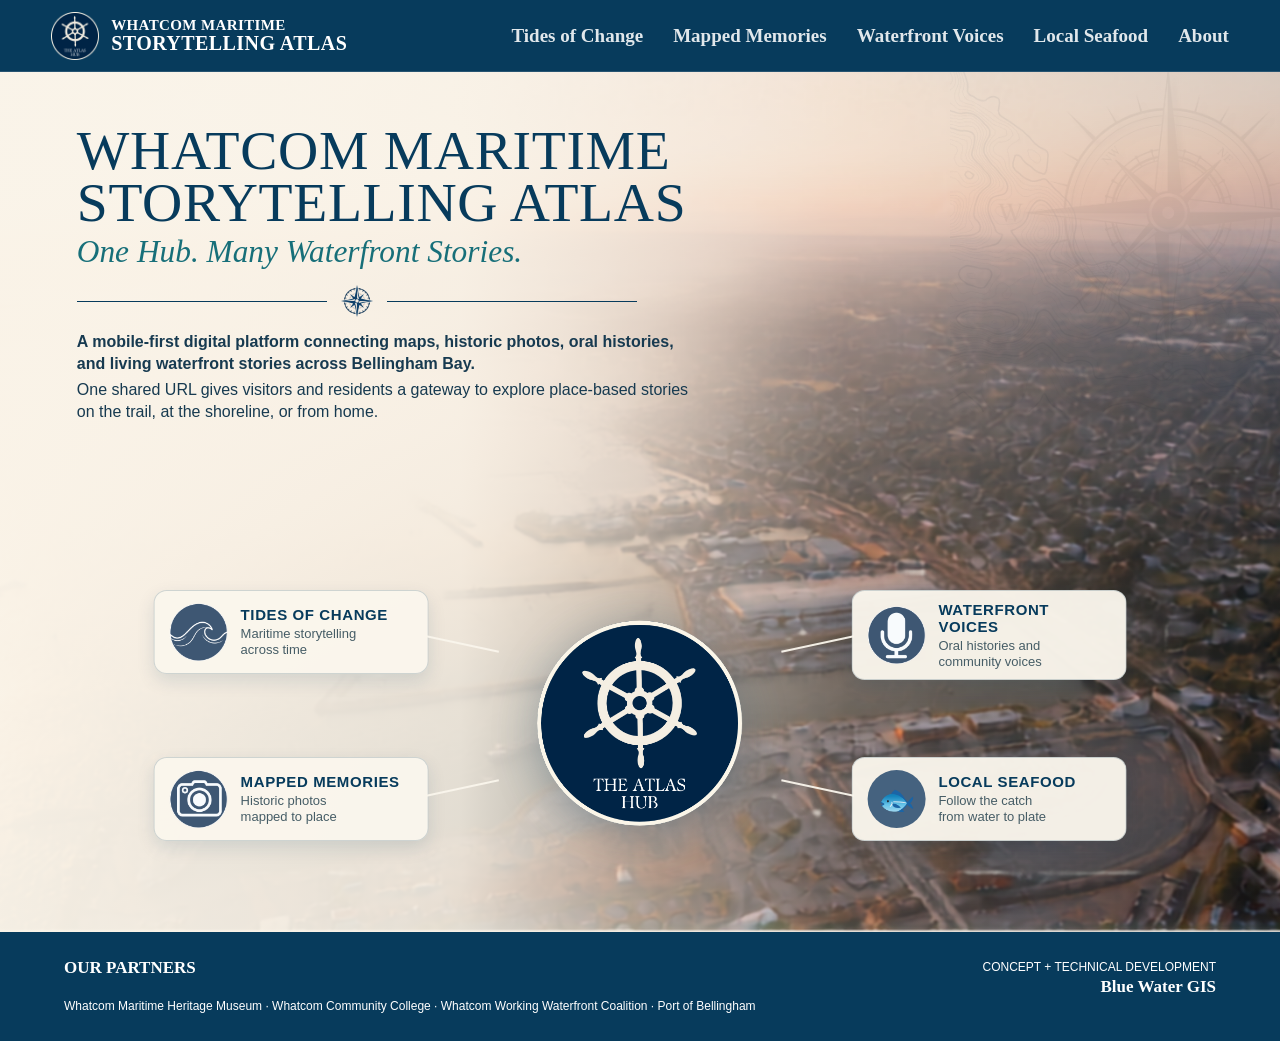
==== commit 3324943c: "Add files via upload" ====
--- a/index.html
+++ b/index.html
@@ -10,7 +10,7 @@
 <body class="hub-page branded-hub">
 <header class="site-header hub-header">
   <a class="brand" href="index.html" aria-label="Whatcom Maritime Storytelling Atlas home">
-    <img class="brand-logo" src="assets/icon-hub.png" alt="" />
+    <img class="brand-logo" src="icon-hub.png" alt="" />
     <span><b>WHATCOM MARITIME</b><strong>STORYTELLING ATLAS</strong></span>
   </a>
   <button class="menu-button" aria-label="Open navigation" onclick="document.body.classList.toggle('nav-open')">☰</button>
@@ -27,33 +27,33 @@
   <section class="atlas-hub-hero" id="about">
     <div class="hub-aerial" aria-hidden="true"></div>
     <div class="hub-cream-wash" aria-hidden="true"></div>
-    <img class="hub-bathy" src="assets/corner-bathy.png" alt="" aria-hidden="true" />
+    <img class="hub-bathy" src="corner-bathy.png" alt="" aria-hidden="true" />
 
     <div class="hub-title-block">
       <h1>WHATCOM MARITIME<br>STORYTELLING ATLAS</h1>
       <p class="hub-tagline">One Hub. Many Waterfront Stories.</p>
-      <div class="mockup-rule"><img src="assets/compass-divider.png" alt="" aria-hidden="true"></div>
+      <div class="mockup-rule"><img src="compass-divider.png" alt="" aria-hidden="true"></div>
       <p class="hub-summary">A mobile-first digital platform connecting maps, historic photos, oral histories, and living waterfront stories across Bellingham Bay.</p>
       <p class="hub-summary small">One shared URL gives visitors and residents a gateway to explore place-based stories on the trail, at the shoreline, or from home.</p>
     </div>
 
     <div class="hub-network" aria-label="Atlas portal choices">
       <a class="hub-portal-card hub-tides" href="tides.html">
-        <img src="assets/icon-tides.png" alt="" />
+        <img src="icon-tides.png" alt="" />
         <span><strong>TIDES OF CHANGE</strong><small>Maritime storytelling<br>across time</small></span>
       </a>
 
       <a class="hub-portal-card hub-memories" id="memories" href="mapped.html">
-        <img src="assets/icon-memories.png" alt="" />
+        <img src="icon-memories.png" alt="" />
         <span><strong>MAPPED MEMORIES</strong><small>Historic photos<br>mapped to place</small></span>
       </a>
 
       <div class="hub-centerpiece">
-        <img src="assets/icon-hub.png" alt="The Atlas Hub" />
+        <img src="icon-hub.png" alt="The Atlas Hub" />
       </div>
 
       <a class="hub-portal-card hub-voices" id="voices" href="#voices">
-        <img src="assets/icon-voices.png" alt="" />
+        <img src="icon-voices.png" alt="" />
         <span><strong>WATERFRONT VOICES</strong><small>Oral histories and<br>community voices</small></span>
       </a>
 
@@ -64,9 +64,9 @@
     </div>
 
     <div class="mobile-hub-list" aria-label="Atlas portals on mobile">
-      <a href="tides.html"><img src="assets/icon-tides.png" alt=""><span><strong>Tides of Change</strong><small>Place-based stories of Bellingham's maritime past, transition, and future.</small></span></a>
-      <a href="mapped.html"><img src="assets/icon-memories.png" alt=""><span><strong>Mapped Memories</strong><small>Historic photographs and objects mapped back to the places they document.</small></span></a>
-      <a href="#voices"><img src="assets/icon-voices.png" alt=""><span><strong>Waterfront Voices</strong><small>Oral histories and community voices connected to people and place.</small></span></a>
+      <a href="tides.html"><img src="icon-tides.png" alt=""><span><strong>Tides of Change</strong><small>Place-based stories of Bellingham's maritime past, transition, and future.</small></span></a>
+      <a href="mapped.html"><img src="icon-memories.png" alt=""><span><strong>Mapped Memories</strong><small>Historic photographs and objects mapped back to the places they document.</small></span></a>
+      <a href="#voices"><img src="icon-voices.png" alt=""><span><strong>Waterfront Voices</strong><small>Oral histories and community voices connected to people and place.</small></span></a>
       <a href="#seafood"><span class="mobile-seafood-icon">🐟</span><span><strong>Local Seafood</strong><small>Explore fishermen, vessels, seasons, restaurants, markets, and where the catch comes from.</small></span></a>
     </div>
   </section>
--- a/styles.css
+++ b/styles.css
@@ -1,15 +1,15 @@
 :root{--navy:#073b5c;--navy2:#082f4b;--teal:#0c7b82;--teal2:#4f9c9b;--cream:#f5eddf;--paper:#fbf7ef;--gold:#b78b39;--ink:#153a50;--muted:#617178;--line:rgba(7,59,92,.16);--serif:'Cormorant Garamond','Baskerville','Times New Roman',serif;--sans:'Montserrat','Avenir Next','Segoe UI',Arial,sans-serif;--shadow:0 16px 40px rgba(5,47,75,.12)}
 *{box-sizing:border-box}html{scroll-behavior:smooth}body{margin:0;color:var(--ink);font-family:var(--sans);background:radial-gradient(circle at 82% 4%,rgba(13,124,130,.05),transparent 24%),linear-gradient(90deg,rgba(182,138,57,.025) 1px,transparent 1px),linear-gradient(rgba(182,138,57,.025) 1px,transparent 1px),var(--paper);background-size:auto,32px 32px,32px 32px,auto}a{color:inherit}button{font:inherit}.site-header{height:72px;padding:0 clamp(20px,4vw,64px);display:flex;align-items:center;justify-content:space-between;gap:26px;color:white;background:linear-gradient(90deg,#052f4b,#073f60 60%,#052f4b);position:sticky;top:0;z-index:60;border-bottom:1px solid rgba(255,255,255,.13)}.brand{display:flex;align-items:center;gap:12px;text-decoration:none}.brand-mark{width:44px;height:44px;border:1.5px solid rgba(255,255,255,.8);border-radius:50%;display:grid;place-items:center;font-size:23px}.brand>span:last-child{display:flex;flex-direction:column;font-family:var(--serif);line-height:1}.brand b{font-size:14px;letter-spacing:.03em}.brand strong{font-size:18px;letter-spacing:.035em}.site-nav{display:flex;gap:30px}.site-nav a{font:17px var(--serif);text-decoration:none;padding:25px 0 21px;border-bottom:3px solid transparent;color:rgba(255,255,255,.88)}.site-nav a:hover,.site-nav a.active{color:white;border-bottom-color:#e8be59}.menu-button{display:none;border:1px solid rgba(255,255,255,.5);background:transparent;color:#fff;border-radius:6px;padding:7px 10px}.eyebrow{margin:0 0 10px;color:var(--teal);font-size:11px;font-weight:800;letter-spacing:.18em}.button{display:inline-flex;align-items:center;justify-content:center;min-height:46px;padding:0 22px;border-radius:5px;text-decoration:none;font-weight:700}.button.primary{background:var(--teal);color:#fff}.nautical-rule{display:flex;align-items:center;gap:14px;margin:18px 0 14px;color:var(--navy);max-width:600px}.nautical-rule:before,.nautical-rule:after{content:'';height:1px;background:var(--navy);flex:1}.nautical-rule span{font-size:22px}
 /* HUB */
-.hub-hero{min-height:640px;position:relative;background:url('assets/bellingham-waterfront.png') center/cover no-repeat;overflow:hidden}.hub-hero-overlay{position:absolute;inset:0;background:linear-gradient(90deg,rgba(250,245,235,.97) 0%,rgba(250,245,235,.90) 34%,rgba(250,245,235,.35) 62%,rgba(5,47,75,.12) 100%)}.hub-copy{position:relative;z-index:2;width:min(650px,47vw);padding:70px 0 90px;margin-left:clamp(28px,6vw,92px)}.hub-copy h1{margin:0;color:var(--navy);font:700 clamp(52px,5.7vw,82px)/.94 var(--serif);letter-spacing:-.035em}.hub-copy h1 em{color:#176f79;font-weight:400;font-size:.62em}.hub-intro{font-size:18px;line-height:1.46;font-weight:600;max-width:610px;margin:0 0 8px}.hub-intro.secondary{font-weight:400;color:#425f6b;margin-bottom:25px}.hub-orbit{position:absolute;z-index:3;right:clamp(32px,6vw,90px);top:50%;transform:translateY(-46%);width:min(620px,47vw);height:420px}.hub-core{position:absolute;left:50%;top:50%;transform:translate(-50%,-50%);width:190px;height:190px;border-radius:50%;display:flex;flex-direction:column;align-items:center;justify-content:center;background:var(--navy);color:white;border:5px solid rgba(255,255,255,.9);box-shadow:0 10px 35px rgba(5,47,75,.28);font-family:var(--serif);text-align:center}.hub-core .wheel{font-size:48px;margin-bottom:3px}.hub-core b{font-size:20px}.hub-core strong{font-size:30px;letter-spacing:.06em}.orbit-card{position:absolute;width:240px;min-height:82px;padding:12px 15px;display:flex;gap:12px;align-items:center;text-decoration:none;background:rgba(251,247,239,.95);border:1px solid rgba(7,59,92,.18);border-radius:14px;box-shadow:0 10px 26px rgba(5,47,75,.13)}.orbit-card:after{content:'';position:absolute;height:2px;width:80px;background:rgba(251,247,239,.9)}.orbit-card.tides{left:-4px;top:42px}.orbit-card.tides:after{right:-78px;transform:rotate(28deg)}.orbit-card.memories{left:-6px;bottom:36px}.orbit-card.memories:after{right:-78px;transform:rotate(-28deg)}.orbit-card.voices{right:-4px;top:42px}.orbit-card.voices:after{left:-78px;transform:rotate(-28deg)}.orbit-card.seafood{right:-6px;bottom:36px}.orbit-card.seafood:after{left:-78px;transform:rotate(28deg)}.portal-round{flex:0 0 50px;width:50px;height:50px;border-radius:50%;display:grid;place-items:center;background:var(--teal);color:white;font:700 24px var(--serif)}.orbit-card b{display:block;color:var(--navy);font:700 16px var(--serif)}.orbit-card small{display:block;margin-top:3px;color:#52666e;line-height:1.25}.how-strip{padding:46px clamp(22px,5vw,72px);background:rgba(248,242,231,.93)}.ornament-title{display:grid;grid-template-columns:1fr auto 1fr;gap:18px;align-items:center;max-width:1300px;margin:0 auto 28px}.ornament-title span{height:1px;background:linear-gradient(90deg,transparent,var(--teal),transparent)}.ornament-title h2{margin:0;color:var(--teal);font:700 28px var(--serif);letter-spacing:.05em;text-transform:uppercase}.how-grid{max-width:1240px;margin:0 auto;display:grid;grid-template-columns:repeat(3,1fr)}.how-grid article{display:grid;grid-template-columns:auto 1fr;gap:16px;padding:12px 30px;border-right:1px solid var(--line)}.how-grid article:last-child{border-right:0}.round-icon{width:58px;height:58px;border-radius:50%;display:grid;place-items:center;background:var(--navy);color:#fff;font-size:25px}.how-grid h3{margin:3px 0 6px;color:var(--navy);font:700 18px var(--serif)}.how-grid p{margin:0;color:var(--muted);line-height:1.45;font-size:14px}.portal-section{padding:58px clamp(18px,4vw,58px) 72px}.portal-grid{max-width:1360px;margin:0 auto;display:grid;grid-template-columns:repeat(4,1fr);gap:15px}.portal-card{position:relative;background:#fcf8ef;border:1px solid var(--line);border-radius:14px;text-align:center;box-shadow:0 10px 26px rgba(7,59,92,.06);overflow:hidden}.portal-card.image-card{padding:0 18px 18px;text-decoration:none}.portal-image{height:128px;margin:0 -18px;background-size:cover;background-position:center}.tides-image{background-image:linear-gradient(rgba(7,59,92,.04),rgba(7,59,92,.15)),url('assets/bellingham-waterfront.png')}.memories-image{background-image:linear-gradient(rgba(7,59,92,.12),rgba(7,59,92,.18)),url('assets/bellingham-waterfront.png');filter:grayscale(.65) sepia(.28)}.voices-image{background:linear-gradient(135deg,#bcd3d1,#1d6677)}.seafood-image{background:linear-gradient(135deg,#d7a15c,#0b6174)}.portal-icon.large{width:58px;height:58px;border-radius:50%;display:grid;place-items:center;background:var(--teal);color:#fff;font:700 27px var(--serif);margin:-29px auto 13px;position:relative;border:3px solid #f9f3e8}.portal-card h3{margin:0 0 8px;color:var(--navy);font:700 24px var(--serif)}.portal-card p{margin:0;min-height:118px;color:#53666f;line-height:1.45;font-size:14px}.status{display:block;margin-top:14px;padding:7px 8px;border-radius:5px;color:white;font-size:10px;font-weight:800;letter-spacing:.04em}.status.teal{background:var(--teal)}.status.gold{background:var(--gold)}.atlas-manifesto{display:flex;align-items:center;justify-content:center;gap:20px;padding:23px 30px;background:#cfe3e0;color:var(--navy);font:20px/1.35 var(--serif);text-align:center}.manifesto-mark{font-size:38px}footer{padding:26px clamp(24px,5vw,72px);display:flex;justify-content:space-between;gap:40px;background:linear-gradient(90deg,#052f4b,#073f60);color:white;font-size:12px;line-height:1.55}footer>div:last-child{text-align:right}footer strong{display:block;font:700 17px var(--serif)}footer a{color:white}
+.hub-hero{min-height:640px;position:relative;background:url('bellingham-waterfront.png') center/cover no-repeat;overflow:hidden}.hub-hero-overlay{position:absolute;inset:0;background:linear-gradient(90deg,rgba(250,245,235,.97) 0%,rgba(250,245,235,.90) 34%,rgba(250,245,235,.35) 62%,rgba(5,47,75,.12) 100%)}.hub-copy{position:relative;z-index:2;width:min(650px,47vw);padding:70px 0 90px;margin-left:clamp(28px,6vw,92px)}.hub-copy h1{margin:0;color:var(--navy);font:700 clamp(52px,5.7vw,82px)/.94 var(--serif);letter-spacing:-.035em}.hub-copy h1 em{color:#176f79;font-weight:400;font-size:.62em}.hub-intro{font-size:18px;line-height:1.46;font-weight:600;max-width:610px;margin:0 0 8px}.hub-intro.secondary{font-weight:400;color:#425f6b;margin-bottom:25px}.hub-orbit{position:absolute;z-index:3;right:clamp(32px,6vw,90px);top:50%;transform:translateY(-46%);width:min(620px,47vw);height:420px}.hub-core{position:absolute;left:50%;top:50%;transform:translate(-50%,-50%);width:190px;height:190px;border-radius:50%;display:flex;flex-direction:column;align-items:center;justify-content:center;background:var(--navy);color:white;border:5px solid rgba(255,255,255,.9);box-shadow:0 10px 35px rgba(5,47,75,.28);font-family:var(--serif);text-align:center}.hub-core .wheel{font-size:48px;margin-bottom:3px}.hub-core b{font-size:20px}.hub-core strong{font-size:30px;letter-spacing:.06em}.orbit-card{position:absolute;width:240px;min-height:82px;padding:12px 15px;display:flex;gap:12px;align-items:center;text-decoration:none;background:rgba(251,247,239,.95);border:1px solid rgba(7,59,92,.18);border-radius:14px;box-shadow:0 10px 26px rgba(5,47,75,.13)}.orbit-card:after{content:'';position:absolute;height:2px;width:80px;background:rgba(251,247,239,.9)}.orbit-card.tides{left:-4px;top:42px}.orbit-card.tides:after{right:-78px;transform:rotate(28deg)}.orbit-card.memories{left:-6px;bottom:36px}.orbit-card.memories:after{right:-78px;transform:rotate(-28deg)}.orbit-card.voices{right:-4px;top:42px}.orbit-card.voices:after{left:-78px;transform:rotate(-28deg)}.orbit-card.seafood{right:-6px;bottom:36px}.orbit-card.seafood:after{left:-78px;transform:rotate(28deg)}.portal-round{flex:0 0 50px;width:50px;height:50px;border-radius:50%;display:grid;place-items:center;background:var(--teal);color:white;font:700 24px var(--serif)}.orbit-card b{display:block;color:var(--navy);font:700 16px var(--serif)}.orbit-card small{display:block;margin-top:3px;color:#52666e;line-height:1.25}.how-strip{padding:46px clamp(22px,5vw,72px);background:rgba(248,242,231,.93)}.ornament-title{display:grid;grid-template-columns:1fr auto 1fr;gap:18px;align-items:center;max-width:1300px;margin:0 auto 28px}.ornament-title span{height:1px;background:linear-gradient(90deg,transparent,var(--teal),transparent)}.ornament-title h2{margin:0;color:var(--teal);font:700 28px var(--serif);letter-spacing:.05em;text-transform:uppercase}.how-grid{max-width:1240px;margin:0 auto;display:grid;grid-template-columns:repeat(3,1fr)}.how-grid article{display:grid;grid-template-columns:auto 1fr;gap:16px;padding:12px 30px;border-right:1px solid var(--line)}.how-grid article:last-child{border-right:0}.round-icon{width:58px;height:58px;border-radius:50%;display:grid;place-items:center;background:var(--navy);color:#fff;font-size:25px}.how-grid h3{margin:3px 0 6px;color:var(--navy);font:700 18px var(--serif)}.how-grid p{margin:0;color:var(--muted);line-height:1.45;font-size:14px}.portal-section{padding:58px clamp(18px,4vw,58px) 72px}.portal-grid{max-width:1360px;margin:0 auto;display:grid;grid-template-columns:repeat(4,1fr);gap:15px}.portal-card{position:relative;background:#fcf8ef;border:1px solid var(--line);border-radius:14px;text-align:center;box-shadow:0 10px 26px rgba(7,59,92,.06);overflow:hidden}.portal-card.image-card{padding:0 18px 18px;text-decoration:none}.portal-image{height:128px;margin:0 -18px;background-size:cover;background-position:center}.tides-image{background-image:linear-gradient(rgba(7,59,92,.04),rgba(7,59,92,.15)),url('bellingham-waterfront.png')}.memories-image{background-image:linear-gradient(rgba(7,59,92,.12),rgba(7,59,92,.18)),url('bellingham-waterfront.png');filter:grayscale(.65) sepia(.28)}.voices-image{background:linear-gradient(135deg,#bcd3d1,#1d6677)}.seafood-image{background:linear-gradient(135deg,#d7a15c,#0b6174)}.portal-icon.large{width:58px;height:58px;border-radius:50%;display:grid;place-items:center;background:var(--teal);color:#fff;font:700 27px var(--serif);margin:-29px auto 13px;position:relative;border:3px solid #f9f3e8}.portal-card h3{margin:0 0 8px;color:var(--navy);font:700 24px var(--serif)}.portal-card p{margin:0;min-height:118px;color:#53666f;line-height:1.45;font-size:14px}.status{display:block;margin-top:14px;padding:7px 8px;border-radius:5px;color:white;font-size:10px;font-weight:800;letter-spacing:.04em}.status.teal{background:var(--teal)}.status.gold{background:var(--gold)}.atlas-manifesto{display:flex;align-items:center;justify-content:center;gap:20px;padding:23px 30px;background:#cfe3e0;color:var(--navy);font:20px/1.35 var(--serif);text-align:center}.manifesto-mark{font-size:38px}footer{padding:26px clamp(24px,5vw,72px);display:flex;justify-content:space-between;gap:40px;background:linear-gradient(90deg,#052f4b,#073f60);color:white;font-size:12px;line-height:1.55}footer>div:last-child{text-align:right}footer strong{display:block;font:700 17px var(--serif)}footer a{color:white}
 /* TIDES */
-.tides-intro{min-height:330px;background:linear-gradient(90deg,rgba(250,245,235,.98),rgba(250,245,235,.78) 46%,rgba(5,47,75,.18)),url('assets/bellingham-waterfront.png') center 44%/cover no-repeat;display:flex;align-items:center}.tides-intro-copy{padding:52px clamp(28px,7vw,105px);max-width:780px}.tides-intro h1{margin:0;color:var(--navy);font:700 clamp(54px,7vw,92px)/.92 var(--serif);letter-spacing:-.04em}.tides-tagline{margin:7px 0 0;color:#176f79;font:italic 28px/1.12 var(--serif)}.tides-intro-copy>p:last-child{margin:0;max-width:650px;line-height:1.5;font-size:17px;font-weight:600}.mobile-theme-shell{max-width:1260px;margin:-24px auto 0;position:relative;z-index:5;padding:0 18px}.section-label{text-align:center;width:max-content;margin:0 auto 9px;padding:5px 13px;background:var(--paper);color:var(--teal);font-size:10px;font-weight:800;letter-spacing:.17em}.theme-filter{display:grid;grid-template-columns:repeat(5,minmax(0,1fr));gap:8px}.theme-chip{min-height:92px;padding:13px 12px;display:flex;align-items:center;gap:11px;text-align:left;background:#fbf7ef;border:1px solid var(--line);border-radius:12px;color:var(--navy);box-shadow:0 8px 22px rgba(5,47,75,.08);cursor:pointer}.theme-chip.active{outline:3px solid rgba(13,124,130,.16);border-color:var(--teal)}.theme-symbol{flex:0 0 52px;width:52px;height:52px;border-radius:50%;display:grid;place-items:center;background:var(--teal);color:#fff;font-size:27px}.theme-chip strong{display:block;font:700 17px/1.02 var(--serif);text-transform:uppercase}.theme-chip small{display:block;color:#67777c;margin-top:4px;font-size:10px}.tides-explorer{max-width:1400px;margin:36px auto 0;padding:0 clamp(16px,4vw,54px) 60px;display:grid;grid-template-columns:minmax(0,1.45fr) minmax(330px,.68fr);gap:0}.map-shell{position:relative;min-height:680px;border-radius:17px 0 0 17px;overflow:hidden;background:#dbe7e1;border:1px solid var(--line);box-shadow:var(--shadow)}#viewDiv{position:absolute;inset:0}.map-banner{position:absolute;z-index:7;left:14px;right:14px;top:14px;padding:11px 14px;border-radius:8px;background:rgba(251,247,239,.96);display:flex;align-items:center;justify-content:space-between;box-shadow:0 5px 16px rgba(5,47,75,.12)}.map-banner>div{display:flex;flex-direction:column}.map-kicker{font-size:9px;color:var(--teal);font-weight:800;letter-spacing:.13em}.map-banner strong{font:700 17px var(--serif);color:var(--navy)}.text-button{border:0;background:none;color:var(--teal);font-weight:800}.map-status{position:absolute;left:14px;bottom:14px;z-index:8;background:rgba(7,59,92,.9);color:white;padding:8px 11px;border-radius:6px;font-size:10px}.map-status.success{background:rgba(13,124,130,.92)}.map-status.error{background:#7d463f}.story-panel{min-height:680px;background:linear-gradient(#f6eddf,#fbf7ef);border:1px solid var(--line);border-left:0;border-radius:0 17px 17px 0;overflow:hidden;display:flex;flex-direction:column}.story-panel-head{padding:24px 22px 15px;border-bottom:1px solid var(--line)}.story-panel-head h2{margin:0 0 7px;color:var(--navy);font:700 30px/1.02 var(--serif)}.story-panel-head p:last-child{margin:0;color:var(--muted);font-size:13px}.story-list{padding:12px;overflow:auto;max-height:680px}.story-card{margin-bottom:10px;background:#fffdf7;border:1px solid var(--line);border-radius:10px;overflow:hidden}.story-card.selected{border-color:var(--teal);box-shadow:0 8px 18px rgba(5,47,75,.09)}.story-card-main{width:100%;padding:10px;display:grid;grid-template-columns:82px 1fr;gap:12px;border:0;background:none;text-align:left;color:inherit}.story-thumb{height:82px;border-radius:7px;background:linear-gradient(145deg,#d7e6e1,#ead8b9);display:grid;place-items:center;background-size:cover;background-position:center}.card-theme-icon{width:42px;height:42px;border-radius:50%;display:grid;place-items:center;background:rgba(13,124,130,.95);color:white;font-size:22px}.story-meta{display:flex;justify-content:space-between;gap:8px}.theme-pill{color:var(--teal);font-size:9px;font-weight:800;letter-spacing:.07em;text-transform:uppercase}.story-number{font-size:9px;color:#9ba5a6}.story-card h4{margin:5px 0 4px;color:var(--navy);font:700 19px/1.06 var(--serif)}.story-description{margin:0;color:var(--muted);font-size:11px;line-height:1.4;display:-webkit-box;-webkit-line-clamp:2;-webkit-box-orient:vertical;overflow:hidden}.story-link{display:flex;justify-content:space-between;padding:9px 11px;border-top:1px solid var(--line);text-decoration:none;color:var(--teal);font-size:10px;font-weight:800}.story-link.disabled{pointer-events:none;color:#aaa}.skeleton-card{height:112px;margin-bottom:9px;border-radius:10px;background:linear-gradient(90deg,#eee5d7,#fbf7ef,#eee5d7);background-size:200% 100%;animation:pulse 1.3s infinite}@keyframes pulse{to{background-position:-200% 0}}.tides-explainer{padding:48px 24px 64px}.center-copy{max-width:780px;margin:0 auto;text-align:center;line-height:1.6;color:#566a72}
+.tides-intro{min-height:330px;background:linear-gradient(90deg,rgba(250,245,235,.98),rgba(250,245,235,.78) 46%,rgba(5,47,75,.18)),url('bellingham-waterfront.png') center 44%/cover no-repeat;display:flex;align-items:center}.tides-intro-copy{padding:52px clamp(28px,7vw,105px);max-width:780px}.tides-intro h1{margin:0;color:var(--navy);font:700 clamp(54px,7vw,92px)/.92 var(--serif);letter-spacing:-.04em}.tides-tagline{margin:7px 0 0;color:#176f79;font:italic 28px/1.12 var(--serif)}.tides-intro-copy>p:last-child{margin:0;max-width:650px;line-height:1.5;font-size:17px;font-weight:600}.mobile-theme-shell{max-width:1260px;margin:-24px auto 0;position:relative;z-index:5;padding:0 18px}.section-label{text-align:center;width:max-content;margin:0 auto 9px;padding:5px 13px;background:var(--paper);color:var(--teal);font-size:10px;font-weight:800;letter-spacing:.17em}.theme-filter{display:grid;grid-template-columns:repeat(5,minmax(0,1fr));gap:8px}.theme-chip{min-height:92px;padding:13px 12px;display:flex;align-items:center;gap:11px;text-align:left;background:#fbf7ef;border:1px solid var(--line);border-radius:12px;color:var(--navy);box-shadow:0 8px 22px rgba(5,47,75,.08);cursor:pointer}.theme-chip.active{outline:3px solid rgba(13,124,130,.16);border-color:var(--teal)}.theme-symbol{flex:0 0 52px;width:52px;height:52px;border-radius:50%;display:grid;place-items:center;background:var(--teal);color:#fff;font-size:27px}.theme-chip strong{display:block;font:700 17px/1.02 var(--serif);text-transform:uppercase}.theme-chip small{display:block;color:#67777c;margin-top:4px;font-size:10px}.tides-explorer{max-width:1400px;margin:36px auto 0;padding:0 clamp(16px,4vw,54px) 60px;display:grid;grid-template-columns:minmax(0,1.45fr) minmax(330px,.68fr);gap:0}.map-shell{position:relative;min-height:680px;border-radius:17px 0 0 17px;overflow:hidden;background:#dbe7e1;border:1px solid var(--line);box-shadow:var(--shadow)}#viewDiv{position:absolute;inset:0}.map-banner{position:absolute;z-index:7;left:14px;right:14px;top:14px;padding:11px 14px;border-radius:8px;background:rgba(251,247,239,.96);display:flex;align-items:center;justify-content:space-between;box-shadow:0 5px 16px rgba(5,47,75,.12)}.map-banner>div{display:flex;flex-direction:column}.map-kicker{font-size:9px;color:var(--teal);font-weight:800;letter-spacing:.13em}.map-banner strong{font:700 17px var(--serif);color:var(--navy)}.text-button{border:0;background:none;color:var(--teal);font-weight:800}.map-status{position:absolute;left:14px;bottom:14px;z-index:8;background:rgba(7,59,92,.9);color:white;padding:8px 11px;border-radius:6px;font-size:10px}.map-status.success{background:rgba(13,124,130,.92)}.map-status.error{background:#7d463f}.story-panel{min-height:680px;background:linear-gradient(#f6eddf,#fbf7ef);border:1px solid var(--line);border-left:0;border-radius:0 17px 17px 0;overflow:hidden;display:flex;flex-direction:column}.story-panel-head{padding:24px 22px 15px;border-bottom:1px solid var(--line)}.story-panel-head h2{margin:0 0 7px;color:var(--navy);font:700 30px/1.02 var(--serif)}.story-panel-head p:last-child{margin:0;color:var(--muted);font-size:13px}.story-list{padding:12px;overflow:auto;max-height:680px}.story-card{margin-bottom:10px;background:#fffdf7;border:1px solid var(--line);border-radius:10px;overflow:hidden}.story-card.selected{border-color:var(--teal);box-shadow:0 8px 18px rgba(5,47,75,.09)}.story-card-main{width:100%;padding:10px;display:grid;grid-template-columns:82px 1fr;gap:12px;border:0;background:none;text-align:left;color:inherit}.story-thumb{height:82px;border-radius:7px;background:linear-gradient(145deg,#d7e6e1,#ead8b9);display:grid;place-items:center;background-size:cover;background-position:center}.card-theme-icon{width:42px;height:42px;border-radius:50%;display:grid;place-items:center;background:rgba(13,124,130,.95);color:white;font-size:22px}.story-meta{display:flex;justify-content:space-between;gap:8px}.theme-pill{color:var(--teal);font-size:9px;font-weight:800;letter-spacing:.07em;text-transform:uppercase}.story-number{font-size:9px;color:#9ba5a6}.story-card h4{margin:5px 0 4px;color:var(--navy);font:700 19px/1.06 var(--serif)}.story-description{margin:0;color:var(--muted);font-size:11px;line-height:1.4;display:-webkit-box;-webkit-line-clamp:2;-webkit-box-orient:vertical;overflow:hidden}.story-link{display:flex;justify-content:space-between;padding:9px 11px;border-top:1px solid var(--line);text-decoration:none;color:var(--teal);font-size:10px;font-weight:800}.story-link.disabled{pointer-events:none;color:#aaa}.skeleton-card{height:112px;margin-bottom:9px;border-radius:10px;background:linear-gradient(90deg,#eee5d7,#fbf7ef,#eee5d7);background-size:200% 100%;animation:pulse 1.3s infinite}@keyframes pulse{to{background-position:-200% 0}}.tides-explainer{padding:48px 24px 64px}.center-copy{max-width:780px;margin:0 auto;text-align:center;line-height:1.6;color:#566a72}
 @media(max-width:1000px){.site-nav{display:none}.menu-button{display:block}.nav-open .site-nav{display:flex;position:absolute;top:72px;left:0;right:0;background:var(--navy);padding:10px 22px;flex-direction:column;gap:0}.nav-open .site-nav a{padding:12px 0}.hub-hero{min-height:auto;padding-bottom:30px}.hub-copy{width:auto;margin:0;padding:46px 24px 28px}.hub-orbit{position:relative;right:auto;top:auto;transform:none;width:auto;height:auto;margin:0 18px;display:grid;grid-template-columns:1fr 1fr;gap:10px}.hub-core{display:none}.orbit-card{position:relative!important;left:auto!important;right:auto!important;top:auto!important;bottom:auto!important;width:auto}.orbit-card:after{display:none}.portal-grid{grid-template-columns:1fr 1fr}.tides-explorer{grid-template-columns:1fr;padding:0 16px 46px}.map-shell{border-radius:16px 16px 0 0;min-height:520px}.story-panel{border-left:1px solid var(--line);border-radius:0 0 16px 16px;min-height:0}.story-list{max-height:none}.theme-filter{grid-template-columns:repeat(5,minmax(145px,1fr));overflow-x:auto;padding-bottom:4px}.mobile-theme-shell{overflow:hidden}.how-grid{grid-template-columns:1fr}.how-grid article{border-right:0;border-bottom:1px solid var(--line)}.how-grid article:last-child{border-bottom:0}}
 @media(max-width:650px){.site-header{height:62px;padding:0 14px}.brand-mark{width:38px;height:38px}.brand b{font-size:10px}.brand strong{font-size:14px}.nav-open .site-nav{top:62px}.hub-hero-overlay{background:linear-gradient(180deg,rgba(250,245,235,.96) 0%,rgba(250,245,235,.88) 58%,rgba(250,245,235,.45) 100%)}.hub-copy h1{font-size:50px}.hub-copy h1 em{font-size:.64em}.hub-intro{font-size:15px}.hub-orbit{grid-template-columns:1fr}.orbit-card{min-height:74px}.portal-grid{grid-template-columns:1fr}.portal-card p{min-height:0}.ornament-title h2{font-size:20px;text-align:center}.atlas-manifesto{font-size:16px}.tides-intro{min-height:280px;background-position:58% center}.tides-intro-copy{padding:38px 20px}.tides-intro h1{font-size:58px}.tides-tagline{font-size:22px}.tides-intro-copy>p:last-child{font-size:14px}.mobile-theme-shell{margin-top:-17px;padding:0 10px}.theme-filter{display:flex;gap:7px;overflow-x:auto;scroll-snap-type:x proximity}.theme-chip{flex:0 0 138px;min-height:92px;display:block;text-align:center;padding:10px 8px;scroll-snap-align:start}.theme-symbol{width:46px;height:46px;margin:0 auto 7px}.theme-chip strong{font-size:14px}.theme-chip small{font-size:9px}.tides-explorer{margin-top:20px;padding:0 0 34px}.map-shell{min-height:46vh;border-radius:0;border-left:0;border-right:0}.story-panel{border-radius:0;border-left:0;border-right:0}.story-panel-head{padding:19px 16px 12px}.story-panel-head h2{font-size:26px}.story-list{display:flex;overflow-x:auto;padding:10px;gap:9px;scroll-snap-type:x mandatory}.story-card{flex:0 0 82vw;margin:0;scroll-snap-align:center}.story-card-main{grid-template-columns:74px 1fr}.story-thumb{height:74px}.tides-explainer{padding:35px 18px 48px}footer{display:block;text-align:center}footer>div:last-child{text-align:center;margin-top:10px}}
 
 /* ===== V4 BRANDED ATLAS HUB ===== */
 .branded-hub{background:#f6efe4;min-height:100vh}.hub-header{background:#073b5c}.brand-logo{width:48px;height:48px;object-fit:contain}.hub-main{min-height:calc(100vh - 72px)}
-.atlas-hub-hero{position:relative;min-height:860px;overflow:hidden;background:#f6efe4}.hub-aerial{position:absolute;inset:0;background:url('assets/atlas-aerial.png') center center/cover no-repeat;filter:saturate(.86) contrast(.95)}.hub-cream-wash{position:absolute;inset:0;background:linear-gradient(90deg,rgba(250,244,233,.97) 0%,rgba(250,244,233,.88) 36%,rgba(250,244,233,.18) 66%,rgba(7,59,92,.08) 100%)}.hub-bathy{position:absolute;right:-20px;top:-10px;width:350px;opacity:.14;mix-blend-mode:multiply;pointer-events:none}.hub-title-block{position:relative;z-index:4;width:min(860px,58vw);padding:52px 0 0;margin-left:clamp(30px,6vw,92px)}.hub-title-block h1{margin:0;color:#073b5c;font:400 clamp(48px,4.35vw,72px)/.94 Georgia,'Times New Roman',serif;letter-spacing:.012em}.hub-tagline{margin:6px 0 0;color:#176f79;font:italic clamp(25px,2.45vw,38px)/1.1 Georgia,'Times New Roman',serif}.mockup-rule{display:flex;align-items:center;gap:14px;width:min(560px,92%);margin:16px 0 14px;color:#073b5c}.mockup-rule:before,.mockup-rule:after{content:'';height:1px;background:#073b5c;flex:1}.mockup-rule img{width:32px;height:32px;object-fit:contain;flex:none}.hub-summary{max-width:620px;margin:0 0 4px;font-size:16px;line-height:1.38;font-weight:700;color:#173a50}.hub-summary.small{font-weight:500}.hub-network{position:absolute;z-index:5;left:50%;top:500px;transform:translateX(-50%);width:min(1030px,76vw);height:285px}.hub-centerpiece{position:absolute;left:50%;top:50%;transform:translate(-50%,-46%);width:205px;height:205px;z-index:3}.hub-centerpiece img{width:100%;height:100%;object-fit:contain;filter:drop-shadow(0 9px 22px rgba(7,59,92,.28))}.hub-portal-card{position:absolute;width:275px;min-height:84px;display:flex;align-items:center;gap:13px;padding:10px 15px;background:rgba(250,246,237,.96);border:1px solid rgba(7,59,92,.18);border-radius:13px;text-decoration:none;box-shadow:0 7px 18px rgba(7,59,92,.12);z-index:4}.hub-portal-card:after{content:'';position:absolute;height:2px;background:rgba(250,246,237,.95);width:74px}.hub-portal-card img{width:58px;height:58px;object-fit:contain;flex:none}.hub-portal-card strong{display:block;color:#073b5c;font-size:15px;letter-spacing:.04em}.hub-portal-card small{display:block;margin-top:3px;color:#465d66;font-size:13px;line-height:1.2}.hub-tides{left:0;top:18px}.hub-tides:after{right:-72px;top:52px;transform:rotate(12deg)}.hub-memories{left:0;bottom:16px}.hub-memories:after{right:-72px;top:29px;transform:rotate(-12deg)}.hub-voices{right:0;top:18px}.hub-voices:after{left:-72px;top:52px;transform:rotate(-12deg)}.hub-seafood{right:0;bottom:16px}.hub-seafood:after{left:-72px;top:29px;transform:rotate(12deg)}.seafood-icon,.mobile-seafood-icon{width:58px;height:58px;border-radius:50%;display:grid;place-items:center;background:#45627f;color:#fff;font-size:30px;flex:none}.mobile-hub-list{display:none}.hub-footer{min-height:88px;background:#073b5c}.hub-footer strong{font-family:Georgia,'Times New Roman',serif}
+.atlas-hub-hero{position:relative;min-height:860px;overflow:hidden;background:#f6efe4}.hub-aerial{position:absolute;inset:0;background:url('atlas-aerial.png') center center/cover no-repeat;filter:saturate(.86) contrast(.95)}.hub-cream-wash{position:absolute;inset:0;background:linear-gradient(90deg,rgba(250,244,233,.97) 0%,rgba(250,244,233,.88) 36%,rgba(250,244,233,.18) 66%,rgba(7,59,92,.08) 100%)}.hub-bathy{position:absolute;right:-20px;top:-10px;width:350px;opacity:.14;mix-blend-mode:multiply;pointer-events:none}.hub-title-block{position:relative;z-index:4;width:min(860px,58vw);padding:52px 0 0;margin-left:clamp(30px,6vw,92px)}.hub-title-block h1{margin:0;color:#073b5c;font:400 clamp(48px,4.35vw,72px)/.94 Georgia,'Times New Roman',serif;letter-spacing:.012em}.hub-tagline{margin:6px 0 0;color:#176f79;font:italic clamp(25px,2.45vw,38px)/1.1 Georgia,'Times New Roman',serif}.mockup-rule{display:flex;align-items:center;gap:14px;width:min(560px,92%);margin:16px 0 14px;color:#073b5c}.mockup-rule:before,.mockup-rule:after{content:'';height:1px;background:#073b5c;flex:1}.mockup-rule img{width:32px;height:32px;object-fit:contain;flex:none}.hub-summary{max-width:620px;margin:0 0 4px;font-size:16px;line-height:1.38;font-weight:700;color:#173a50}.hub-summary.small{font-weight:500}.hub-network{position:absolute;z-index:5;left:50%;top:500px;transform:translateX(-50%);width:min(1030px,76vw);height:285px}.hub-centerpiece{position:absolute;left:50%;top:50%;transform:translate(-50%,-46%);width:205px;height:205px;z-index:3}.hub-centerpiece img{width:100%;height:100%;object-fit:contain;filter:drop-shadow(0 9px 22px rgba(7,59,92,.28))}.hub-portal-card{position:absolute;width:275px;min-height:84px;display:flex;align-items:center;gap:13px;padding:10px 15px;background:rgba(250,246,237,.96);border:1px solid rgba(7,59,92,.18);border-radius:13px;text-decoration:none;box-shadow:0 7px 18px rgba(7,59,92,.12);z-index:4}.hub-portal-card:after{content:'';position:absolute;height:2px;background:rgba(250,246,237,.95);width:74px}.hub-portal-card img{width:58px;height:58px;object-fit:contain;flex:none}.hub-portal-card strong{display:block;color:#073b5c;font-size:15px;letter-spacing:.04em}.hub-portal-card small{display:block;margin-top:3px;color:#465d66;font-size:13px;line-height:1.2}.hub-tides{left:0;top:18px}.hub-tides:after{right:-72px;top:52px;transform:rotate(12deg)}.hub-memories{left:0;bottom:16px}.hub-memories:after{right:-72px;top:29px;transform:rotate(-12deg)}.hub-voices{right:0;top:18px}.hub-voices:after{left:-72px;top:52px;transform:rotate(-12deg)}.hub-seafood{right:0;bottom:16px}.hub-seafood:after{left:-72px;top:29px;transform:rotate(12deg)}.seafood-icon,.mobile-seafood-icon{width:58px;height:58px;border-radius:50%;display:grid;place-items:center;background:#45627f;color:#fff;font-size:30px;flex:none}.mobile-hub-list{display:none}.hub-footer{min-height:88px;background:#073b5c}.hub-footer strong{font-family:Georgia,'Times New Roman',serif}
 @media(max-width:1100px){.atlas-hub-hero{min-height:900px}.hub-title-block{width:min(760px,68vw)}.hub-network{top:535px;width:min(920px,86vw)}.hub-portal-card{width:245px}.hub-centerpiece{width:180px;height:180px}}
 @media(max-width:820px){.atlas-hub-hero{min-height:auto;padding-bottom:34px}.hub-aerial{background-position:58% center}.hub-cream-wash{background:linear-gradient(180deg,rgba(250,244,233,.96) 0%,rgba(250,244,233,.88) 45%,rgba(250,244,233,.52) 72%,rgba(7,59,92,.06) 100%)}.hub-bathy{width:260px;opacity:.11}.hub-title-block{width:auto;margin:0;padding:36px 22px 20px}.hub-title-block h1{font-size:clamp(38px,10vw,56px)}.hub-tagline{font-size:clamp(23px,6vw,31px)}.hub-summary{font-size:14px;max-width:560px}.hub-network{display:none}.mobile-hub-list{position:relative;z-index:5;display:grid;gap:10px;padding:6px 14px 0}.mobile-hub-list a{display:flex;align-items:center;gap:14px;padding:12px 14px;background:rgba(250,246,237,.95);border:1px solid rgba(7,59,92,.18);border-radius:14px;text-decoration:none;box-shadow:0 8px 20px rgba(7,59,92,.11)}.mobile-hub-list img,.mobile-hub-list .mobile-seafood-icon{width:58px;height:58px;object-fit:contain}.mobile-hub-list strong{display:block;color:#073b5c;font:700 21px/1 Georgia,'Times New Roman',serif}.mobile-hub-list small{display:block;margin-top:5px;color:#51666e;font-size:12px;line-height:1.3}.hub-footer{display:block;text-align:center}.hub-footer>div:last-child{text-align:center;margin-top:12px}}
 @media(max-width:520px){.hub-title-block{padding-top:28px}.hub-title-block h1{font-size:40px}.hub-tagline{font-size:25px}.mockup-rule{margin:12px 0}.hub-summary{font-size:13px}.mobile-hub-list{padding-left:10px;padding-right:10px}.mobile-hub-list strong{font-size:18px}.mobile-hub-list small{font-size:11px}}
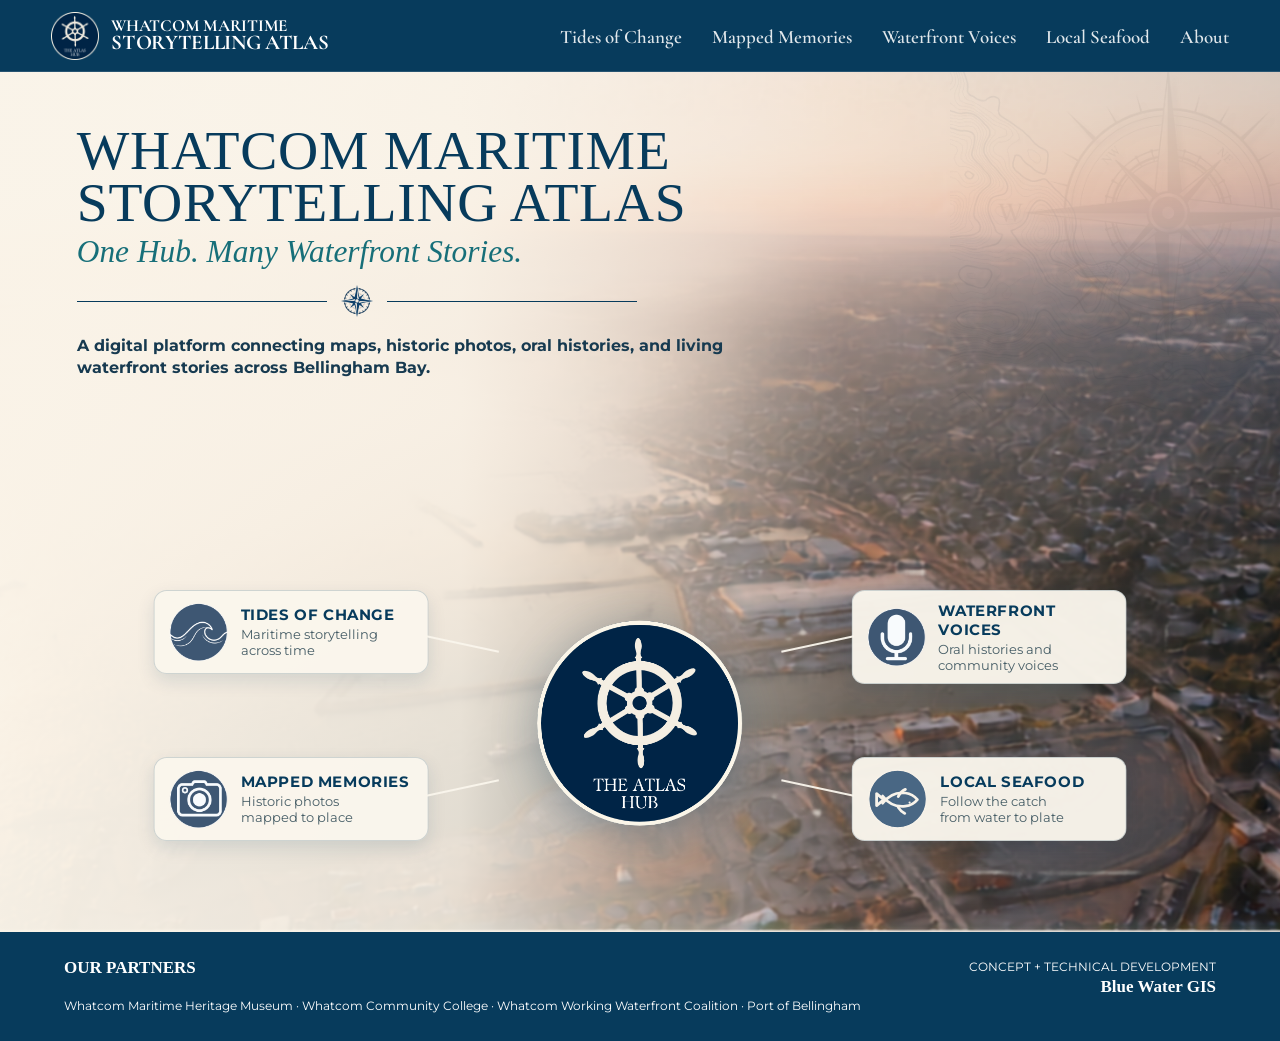
==== commit 0abbc376: "Add files via upload" ====
--- a/index.html
+++ b/index.html
@@ -33,8 +33,7 @@
       <h1>WHATCOM MARITIME<br>STORYTELLING ATLAS</h1>
       <p class="hub-tagline">One Hub. Many Waterfront Stories.</p>
       <div class="mockup-rule"><img src="compass-divider.png" alt="" aria-hidden="true"></div>
-      <p class="hub-summary">A mobile-first digital platform connecting maps, historic photos, oral histories, and living waterfront stories across Bellingham Bay.</p>
-      <p class="hub-summary small">One shared URL gives visitors and residents a gateway to explore place-based stories on the trail, at the shoreline, or from home.</p>
+      <p class="hub-summary">A digital platform connecting maps, historic photos, oral histories, and living waterfront stories across Bellingham Bay.</p>
     </div>
 
     <div class="hub-network" aria-label="Atlas portal choices">
@@ -58,7 +57,7 @@
       </a>
 
       <a class="hub-portal-card hub-seafood" id="seafood" href="#seafood">
-        <span class="seafood-icon" aria-hidden="true">🐟</span>
+        <img src="icon-seafood.svg" alt="" />
         <span><strong>LOCAL SEAFOOD</strong><small>Follow the catch<br>from water to plate</small></span>
       </a>
     </div>
@@ -67,7 +66,7 @@
       <a href="tides.html"><img src="icon-tides.png" alt=""><span><strong>Tides of Change</strong><small>Place-based stories of Bellingham's maritime past, transition, and future.</small></span></a>
       <a href="mapped.html"><img src="icon-memories.png" alt=""><span><strong>Mapped Memories</strong><small>Historic photographs and objects mapped back to the places they document.</small></span></a>
       <a href="#voices"><img src="icon-voices.png" alt=""><span><strong>Waterfront Voices</strong><small>Oral histories and community voices connected to people and place.</small></span></a>
-      <a href="#seafood"><span class="mobile-seafood-icon">🐟</span><span><strong>Local Seafood</strong><small>Explore fishermen, vessels, seasons, restaurants, markets, and where the catch comes from.</small></span></a>
+      <a href="#seafood"><img src="icon-seafood.svg" alt=""><span><strong>Local Seafood</strong><small>Explore fishermen, vessels, seasons, restaurants, markets, and where the catch comes from.</small></span></a>
     </div>
   </section>
 </main>
--- a/styles.css
+++ b/styles.css
@@ -1,3 +1,4 @@
+@import url('https://fonts.googleapis.com/css2?family=Cormorant+Garamond:ital,wght@0,400;0,500;0,600;0,700;1,400;1,500;1,600&family=Montserrat:wght@400;500;600;700;800&display=swap');
 :root{--navy:#073b5c;--navy2:#082f4b;--teal:#0c7b82;--teal2:#4f9c9b;--cream:#f5eddf;--paper:#fbf7ef;--gold:#b78b39;--ink:#153a50;--muted:#617178;--line:rgba(7,59,92,.16);--serif:'Cormorant Garamond','Baskerville','Times New Roman',serif;--sans:'Montserrat','Avenir Next','Segoe UI',Arial,sans-serif;--shadow:0 16px 40px rgba(5,47,75,.12)}
 *{box-sizing:border-box}html{scroll-behavior:smooth}body{margin:0;color:var(--ink);font-family:var(--sans);background:radial-gradient(circle at 82% 4%,rgba(13,124,130,.05),transparent 24%),linear-gradient(90deg,rgba(182,138,57,.025) 1px,transparent 1px),linear-gradient(rgba(182,138,57,.025) 1px,transparent 1px),var(--paper);background-size:auto,32px 32px,32px 32px,auto}a{color:inherit}button{font:inherit}.site-header{height:72px;padding:0 clamp(20px,4vw,64px);display:flex;align-items:center;justify-content:space-between;gap:26px;color:white;background:linear-gradient(90deg,#052f4b,#073f60 60%,#052f4b);position:sticky;top:0;z-index:60;border-bottom:1px solid rgba(255,255,255,.13)}.brand{display:flex;align-items:center;gap:12px;text-decoration:none}.brand-mark{width:44px;height:44px;border:1.5px solid rgba(255,255,255,.8);border-radius:50%;display:grid;place-items:center;font-size:23px}.brand>span:last-child{display:flex;flex-direction:column;font-family:var(--serif);line-height:1}.brand b{font-size:14px;letter-spacing:.03em}.brand strong{font-size:18px;letter-spacing:.035em}.site-nav{display:flex;gap:30px}.site-nav a{font:17px var(--serif);text-decoration:none;padding:25px 0 21px;border-bottom:3px solid transparent;color:rgba(255,255,255,.88)}.site-nav a:hover,.site-nav a.active{color:white;border-bottom-color:#e8be59}.menu-button{display:none;border:1px solid rgba(255,255,255,.5);background:transparent;color:#fff;border-radius:6px;padding:7px 10px}.eyebrow{margin:0 0 10px;color:var(--teal);font-size:11px;font-weight:800;letter-spacing:.18em}.button{display:inline-flex;align-items:center;justify-content:center;min-height:46px;padding:0 22px;border-radius:5px;text-decoration:none;font-weight:700}.button.primary{background:var(--teal);color:#fff}.nautical-rule{display:flex;align-items:center;gap:14px;margin:18px 0 14px;color:var(--navy);max-width:600px}.nautical-rule:before,.nautical-rule:after{content:'';height:1px;background:var(--navy);flex:1}.nautical-rule span{font-size:22px}
 /* HUB */
@@ -74,3 +75,38 @@
 /* ===== V9 MAPPED MEMORIES INTERACTION REFINEMENT ===== */
 .filters-mobile{display:none}.filter-chips{display:flex;flex-wrap:wrap;gap:6px;margin-top:6px}.filter-chip{border:1px solid rgba(7,59,92,.18);background:#fffdf8;color:var(--navy);border-radius:999px;padding:7px 10px;font-size:10px;font-weight:800;cursor:pointer;transition:.16s ease}.filter-chip:hover{border-color:var(--teal)}.filter-chip.active{background:var(--teal);border-color:var(--teal);color:#fff}.mystery-card{width:min(940px,94vw)}.mystery-grid{display:grid;grid-template-columns:minmax(0,1.25fr) minmax(280px,.75fr);gap:24px;align-items:center}.mystery-photo-wrap{position:relative;min-height:360px;border-radius:12px;overflow:hidden;background:#ded5c7}.mystery-photo-wrap>img{width:100%;height:100%;position:absolute;inset:0;object-fit:contain;background:#eee5d7}.mystery-question{position:absolute;right:18px;bottom:16px;width:62px;height:62px;border-radius:50%;display:grid;place-items:center;background:rgba(174,125,40,.94);color:#fff;font:700 38px/1 var(--serif);box-shadow:0 6px 20px rgba(4,31,47,.22)}.mystery-copy h2{font-size:38px;line-height:.98}.mystery-copy>p:not(.eyebrow){color:#52666e;line-height:1.55}.mystery-actions,.special-nav{display:flex;flex-wrap:wrap;gap:8px;margin-top:16px}.mystery-actions button,.special-nav button{min-height:40px;padding:0 14px;border-radius:7px;font-weight:800;cursor:pointer}.special-nav{justify-content:flex-end}.special-nav button{border:1px solid var(--line);background:#fffaf1;color:var(--navy)}.special-nav button:last-child{background:var(--teal);border-color:var(--teal);color:#fff}.selected-image-wrap img{background:#eee5d7;object-fit:contain}.selected-description:empty:after{content:'No description has been added yet.';color:#8a9294;font-style:italic}.memory-map-wrap{background:#e7ddce}
 @media(max-width:780px){.filters-mobile{display:inline-flex}.mystery-grid{grid-template-columns:1fr}.mystery-photo-wrap{min-height:260px}.mystery-copy h2{font-size:30px}.filter-chips{gap:5px}.filter-chip{font-size:9px;padding:6px 9px}.memory-action#thenNowExploreBtn{display:none}}
+
+
+/* ===== V11 HUB BRANDING REFINEMENT ===== */
+/* Top-left wordmark intentionally uses the exact same display family/weight as the hero title. */
+.branded-hub .brand>span:last-child{
+  font-family:var(--serif);
+  font-weight:700;
+  line-height:.9;
+  letter-spacing:-.015em;
+}
+.branded-hub .brand b,
+.branded-hub .brand strong{
+  font-family:var(--serif);
+  font-weight:700;
+  letter-spacing:-.015em;
+}
+.branded-hub .brand b{font-size:17px}
+.branded-hub .brand strong{font-size:21px}
+
+/* Hero keeps only one concise descriptor beneath the compass divider. */
+.branded-hub .hub-summary{
+  max-width:650px;
+  margin-top:18px;
+  margin-bottom:0;
+}
+
+/* Match the seafood portal badge to the refined, single-color icon family. */
+.hub-seafood>img,
+.mobile-hub-list a[href="#seafood"]>img{
+  width:58px;
+  height:58px;
+  flex:0 0 58px;
+  object-fit:contain;
+}
+.hub-seafood>img{width:60px;height:60px;flex-basis:60px}
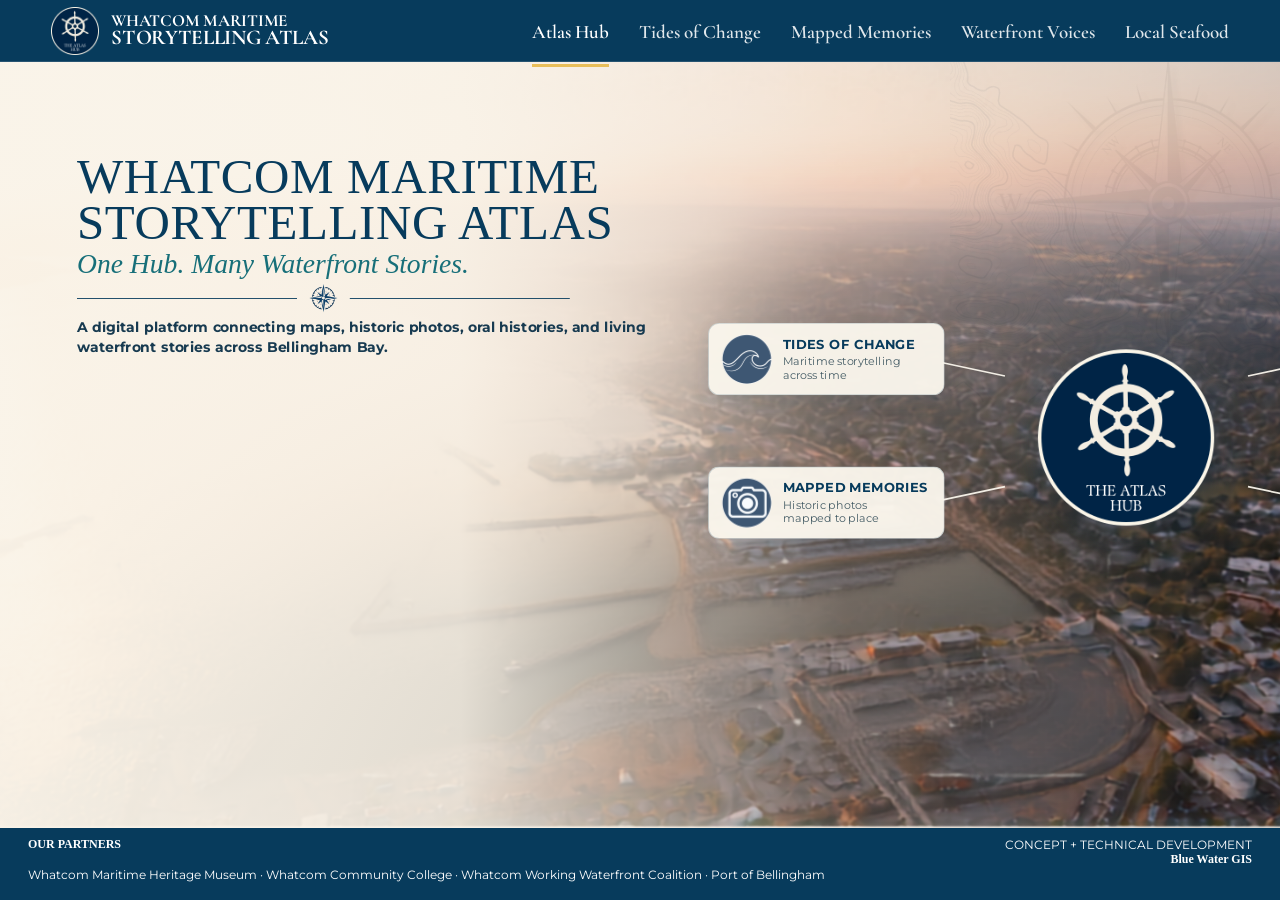
==== commit 07b6053d: "Add files via upload" ====
--- a/index.html
+++ b/index.html
@@ -6,6 +6,51 @@
 <title>Whatcom Maritime Storytelling Atlas</title>
 <meta name="description" content="A mobile-first public hub connecting place-based maritime stories around Bellingham Bay." />
 <link rel="stylesheet" href="styles.css" />
+
+<style>
+/* V22 — desktop hub fits hero + partners/footer in one viewport */
+@media (min-width: 781px){
+  html, body.hub-page{height:100%; overflow:hidden;}
+  body.hub-page{display:flex; flex-direction:column; min-height:100vh;}
+  body.hub-page .site-header{flex:0 0 62px; min-height:62px;}
+  body.hub-page .hub-main{flex:1 1 auto; min-height:0; overflow:hidden;}
+  body.hub-page .atlas-hub-hero{
+    height:100%; min-height:0 !important;
+    padding-top:12px !important;
+    padding-bottom:8px !important;
+    overflow:hidden;
+  }
+  body.hub-page .hub-title-block{
+    top:4.5% !important;
+    transform:scale(.88);
+    transform-origin:top left;
+  }
+  body.hub-page .hub-title-block h1{margin-bottom:4px !important;}
+  body.hub-page .hub-title-block .hub-tagline{margin-top:3px !important; margin-bottom:5px !important;}
+  body.hub-page .hub-title-block .mockup-rule{margin-top:4px !important; margin-bottom:4px !important;}
+  body.hub-page .hub-title-block .hub-summary{margin-top:7px !important; line-height:1.35 !important;}
+  body.hub-page .hub-network{
+    top:48% !important;
+    transform:translateY(-50%) scale(.86);
+    transform-origin:center center;
+  }
+  body.hub-page .hub-footer{
+    flex:0 0 72px;
+    min-height:72px;
+    padding:9px 28px !important;
+    font-size:12px !important;
+    line-height:1.28 !important;
+    box-sizing:border-box;
+  }
+  body.hub-page .hub-footer strong{font-size:12px !important;}
+}
+@media (min-width: 781px) and (max-height: 800px){
+  body.hub-page .site-header{flex-basis:56px; min-height:56px;}
+  body.hub-page .hub-title-block{transform:scale(.80); top:3% !important;}
+  body.hub-page .hub-network{transform:translateY(-49%) scale(.78); top:50% !important;}
+  body.hub-page .hub-footer{flex-basis:64px; min-height:64px; padding:7px 24px !important;}
+}
+</style>
 </head>
 <body class="hub-page branded-hub">
 <header class="site-header hub-header">
@@ -15,11 +60,11 @@
   </a>
   <button class="menu-button" aria-label="Open navigation" onclick="document.body.classList.toggle('nav-open')">☰</button>
   <nav class="site-nav">
+    <a class="active" href="index.html">Atlas Hub</a>
     <a href="tides.html">Tides of Change</a>
     <a href="mapped.html">Mapped Memories</a>
-    <a href="#voices">Waterfront Voices</a>
-    <a href="#seafood">Local Seafood</a>
-    <a href="#about">About</a>
+    <a href="index.html#voices">Waterfront Voices</a>
+    <a href="index.html#seafood">Local Seafood</a>
   </nav>
 </header>
 
--- a/styles.css
+++ b/styles.css
@@ -71,7 +71,15 @@
 @media(max-width:1050px){.memories-workspace{grid-template-columns:235px minmax(0,1fr) 285px}.memories-title strong{font-size:21px}.memories-title{min-width:275px}.memory-action{font-size:10px;padding:9px}.selected-content h2{font-size:24px}}
 @media(max-width:780px){.memories-header{height:58px;min-height:58px}.memories-main{height:calc(100dvh - 58px)}.memories-toolbar{min-height:70px;padding:7px 9px}.memories-title{min-width:0}.memories-title img{width:45px;height:45px}.memories-title strong{font-size:18px}.memories-title small{display:none}.memories-actions{overflow-x:auto}.memory-action{white-space:nowrap}.memories-workspace{grid-template-columns:1fr;grid-template-rows:minmax(0,62%) minmax(0,38%)}.memory-filters{position:fixed;left:0;top:58px;bottom:0;width:min(86vw,330px);z-index:1200;transform:translateX(-103%);transition:transform .24s ease;box-shadow:14px 0 30px rgba(4,31,47,.2)}.memory-filters.open{transform:translateX(0)}.filter-title-row button{display:block}.selected-memory{border-left:0;border-top:1px solid var(--line);padding:9px}.selected-placeholder{padding:10px}.selected-placeholder img{width:46px;height:46px}.selected-placeholder h2{font-size:20px;margin:5px 0}.selected-placeholder p{font-size:10px}.selected-content{display:grid!important;grid-template-columns:105px 1fr;gap:10px}.selected-image-wrap{aspect-ratio:1/1;grid-row:1/6}.selected-content .eyebrow{margin:0}.selected-content h2{font-size:20px}.selected-description{font-size:10px;margin:3px 0;display:-webkit-box;-webkit-line-clamp:2;-webkit-box-orient:vertical;overflow:hidden}.selected-meta{display:none}.selected-buttons{grid-column:1/-1;grid-template-columns:repeat(3,1fr);margin-top:1px}.selected-buttons button,.memory-link-button{min-height:34px;font-size:9px}.memory-map-note{font-size:9px}.memory-modal-card{padding:17px}.memory-modal-card h2{font-size:26px}}
 @media(max-width:520px){.memories-title strong{font-size:15px}.memories-actions .memory-action{font-size:9px;padding:8px}.memory-action.contribute{display:none}.memories-workspace{grid-template-rows:minmax(0,65%) minmax(0,35%)}.selected-content{grid-template-columns:82px 1fr}.selected-buttons{grid-template-columns:1fr 1fr}.memory-link-button{display:none!important}}
-\n/* ===== V8 TYPOGRAPHY + BRAND REFINEMENT ===== */\n.brand>span:last-child{font-family:var(--serif);font-weight:600}.brand b{font-size:15px;letter-spacing:.025em;font-weight:600}.brand strong{font-size:20px;letter-spacing:.022em;font-weight:600}.site-nav a{font-family:var(--serif);font-size:19px;font-weight:600}.memories-title strong{font-family:var(--serif);font-size:30px;line-height:.95;letter-spacing:.035em;font-weight:700}.memories-title small{font-family:var(--serif);font-size:17px;font-weight:500}.filter-title-row span{font-family:var(--serif);font-size:24px;letter-spacing:.015em}.selected-placeholder h2,.selected-content h2,.memory-modal-card h2{font-family:var(--serif)}\n/* Closer to the mockup's editorial, heritage feel */\nh1,h2,h3,h4,.portal-card h3,.story-card h4{font-family:var(--serif)}\nbody,.memory-action,.memory-filters,.selected-description,.selected-meta{font-family:var(--sans)}\n/* ArcGIS component fills the workspace rather than inheriting inline-size only */\narcgis-map#memoryMap{position:absolute;inset:0;width:100%;height:100%;min-width:0;min-height:0}\n
+
+/* ===== V8 TYPOGRAPHY + BRAND REFINEMENT ===== */
+.brand>span:last-child{font-family:var(--serif);font-weight:600}.brand b{font-size:15px;letter-spacing:.025em;font-weight:600}.brand strong{font-size:20px;letter-spacing:.022em;font-weight:600}.site-nav a{font-family:var(--serif);font-size:19px;font-weight:600}.memories-title strong{font-family:var(--serif);font-size:30px;line-height:.95;letter-spacing:.035em;font-weight:700}.memories-title small{font-family:var(--serif);font-size:17px;font-weight:500}.filter-title-row span{font-family:var(--serif);font-size:24px;letter-spacing:.015em}.selected-placeholder h2,.selected-content h2,.memory-modal-card h2{font-family:var(--serif)}
+/* Closer to the mockup's editorial, heritage feel */
+h1,h2,h3,h4,.portal-card h3,.story-card h4{font-family:var(--serif)}
+body,.memory-action,.memory-filters,.selected-description,.selected-meta{font-family:var(--sans)}
+/* ArcGIS component fills the workspace rather than inheriting inline-size only */
+arcgis-map#memoryMap{position:absolute;inset:0;width:100%;height:100%;min-width:0;min-height:0}
+
 /* ===== V9 MAPPED MEMORIES INTERACTION REFINEMENT ===== */
 .filters-mobile{display:none}.filter-chips{display:flex;flex-wrap:wrap;gap:6px;margin-top:6px}.filter-chip{border:1px solid rgba(7,59,92,.18);background:#fffdf8;color:var(--navy);border-radius:999px;padding:7px 10px;font-size:10px;font-weight:800;cursor:pointer;transition:.16s ease}.filter-chip:hover{border-color:var(--teal)}.filter-chip.active{background:var(--teal);border-color:var(--teal);color:#fff}.mystery-card{width:min(940px,94vw)}.mystery-grid{display:grid;grid-template-columns:minmax(0,1.25fr) minmax(280px,.75fr);gap:24px;align-items:center}.mystery-photo-wrap{position:relative;min-height:360px;border-radius:12px;overflow:hidden;background:#ded5c7}.mystery-photo-wrap>img{width:100%;height:100%;position:absolute;inset:0;object-fit:contain;background:#eee5d7}.mystery-question{position:absolute;right:18px;bottom:16px;width:62px;height:62px;border-radius:50%;display:grid;place-items:center;background:rgba(174,125,40,.94);color:#fff;font:700 38px/1 var(--serif);box-shadow:0 6px 20px rgba(4,31,47,.22)}.mystery-copy h2{font-size:38px;line-height:.98}.mystery-copy>p:not(.eyebrow){color:#52666e;line-height:1.55}.mystery-actions,.special-nav{display:flex;flex-wrap:wrap;gap:8px;margin-top:16px}.mystery-actions button,.special-nav button{min-height:40px;padding:0 14px;border-radius:7px;font-weight:800;cursor:pointer}.special-nav{justify-content:flex-end}.special-nav button{border:1px solid var(--line);background:#fffaf1;color:var(--navy)}.special-nav button:last-child{background:var(--teal);border-color:var(--teal);color:#fff}.selected-image-wrap img{background:#eee5d7;object-fit:contain}.selected-description:empty:after{content:'No description has been added yet.';color:#8a9294;font-style:italic}.memory-map-wrap{background:#e7ddce}
 @media(max-width:780px){.filters-mobile{display:inline-flex}.mystery-grid{grid-template-columns:1fr}.mystery-photo-wrap{min-height:260px}.mystery-copy h2{font-size:30px}.filter-chips{gap:5px}.filter-chip{font-size:9px;padding:6px 9px}.memory-action#thenNowExploreBtn{display:none}}
@@ -110,3 +118,327 @@
   object-fit:contain;
 }
 .hub-seafood>img{width:60px;height:60px;flex-basis:60px}
+
+
+/* ===== V12 NAVIGATION, FILTER + TIDES ICON REFINEMENTS ===== */
+.theme-symbol svg,.card-theme-icon svg{width:30px;height:30px;display:block}.theme-chip .theme-symbol{display:grid;place-items:center}.card-theme-icon{display:grid;place-items:center}.story-thumb .card-theme-icon svg{width:36px;height:36px}
+.filter-control.chip-mode select{display:none!important}.filter-control.chip-mode .filter-chips{display:flex!important}.filters-backdrop{display:none}.memory-filter-done{display:none;width:100%;margin-top:10px;padding:11px;border:1px solid var(--teal);border-radius:7px;background:#fffaf1;color:var(--teal);font-weight:800;cursor:pointer}.filter-toggle-label{margin-left:4px}
+@media(max-width:780px){
+  .filters-mobile{display:inline-flex!important;align-items:center;gap:5px;background:#0b6f78!important;color:#fff!important;border-color:#0b6f78!important;font-weight:800;box-shadow:0 3px 10px rgba(4,31,47,.18)}
+  .filters-backdrop{display:block;position:fixed;inset:58px 0 0;z-index:1190;background:rgba(4,31,47,.42);opacity:0;pointer-events:none;transition:opacity .2s ease}
+  .filters-backdrop.open{opacity:1;pointer-events:auto}
+  .memory-filters{z-index:1200;width:min(88vw,350px);padding-bottom:calc(18px + env(safe-area-inset-bottom));overflow-y:auto}
+  .filter-title-row{position:sticky;top:-1px;z-index:3;background:#faf4e8;padding-top:4px;padding-bottom:8px}
+  .filter-title-row button{display:grid!important;place-items:center;width:40px;height:40px;border-radius:50%;background:var(--navy);color:#fff;border:0;font-size:25px}
+  .memory-filter-done{display:block;position:sticky;bottom:0;background:var(--teal);color:#fff;border-color:var(--teal);box-shadow:0 -6px 16px rgba(250,244,232,.95)}
+  body.filters-open{overflow:hidden}
+}
+
+
+/* ===== V13 TIDES THEME COLORS + MAPPED MEMORIES STRUCTURAL FIX ===== */
+:root{--theme-fishing:#0b7480;--theme-lumber:#8a7040;--theme-boatbuilding:#b56f2a;--theme-orca:#476d89}
+.theme-chip[data-theme-type="fishing"],.story-card[data-theme-type="fishing"]{--theme-color:var(--theme-fishing)}
+.theme-chip[data-theme-type="lumber"],.story-card[data-theme-type="lumber"]{--theme-color:var(--theme-lumber)}
+.theme-chip[data-theme-type="boatbuilding"],.story-card[data-theme-type="boatbuilding"]{--theme-color:var(--theme-boatbuilding)}
+.theme-chip[data-theme-type="orca"],.story-card[data-theme-type="orca"]{--theme-color:var(--theme-orca)}
+.theme-chip:not([data-theme="all"]){border-color:color-mix(in srgb,var(--theme-color,#0b7480) 45%, transparent)}
+.theme-chip:not([data-theme="all"]) .theme-symbol{color:var(--theme-color,#0b7480)}
+.theme-chip:not([data-theme="all"]).active{background:color-mix(in srgb,var(--theme-color,#0b7480) 12%, #fffaf1);border-color:var(--theme-color,#0b7480);box-shadow:inset 4px 0 0 var(--theme-color,#0b7480)}
+.story-card{position:relative}
+.story-card::before{content:"";position:absolute;left:0;top:0;bottom:0;width:5px;border-radius:10px 0 0 10px;background:var(--theme-color,#0b7480)}
+.story-card .theme-pill{color:var(--theme-color,#0b7480)}
+.story-card .card-theme-icon{color:var(--theme-color,#0b7480)}
+
+/* Mapped Memories desktop: narrow rail + full map. Selection is immersive overlay. */
+.memories-workspace{grid-template-columns:270px minmax(0,1fr)!important}
+.selected-memory{display:none!important}
+.memory-filters{width:auto!important;max-width:none!important}
+.filter-control.chip-mode select{display:none!important}
+.filter-control.chip-mode .filter-chips{display:flex!important}
+.filter-control:not(.chip-mode) .filter-chips{display:none!important}
+
+.memory-detail-viewer{position:fixed;inset:0;z-index:1600;display:none;place-items:center;padding:3.5vh 3vw}
+.memory-detail-viewer.open{display:grid}
+.memory-detail-scrim{position:absolute;inset:0;background:rgba(4,31,47,.68);backdrop-filter:blur(4px)}
+.memory-detail-card{position:relative;z-index:1;width:min(1450px,94vw);height:min(90dvh,920px);display:grid;grid-template-columns:minmax(0,1.7fr) minmax(330px,.75fr);overflow:hidden;border-radius:18px;background:#fbf7ef;box-shadow:0 28px 90px rgba(4,31,47,.38);border:1px solid rgba(255,255,255,.65)}
+.memory-detail-back{position:absolute;left:18px;top:16px;z-index:5;min-height:42px;padding:0 16px;border:1px solid rgba(7,59,92,.18);border-radius:999px;background:rgba(251,247,239,.94);color:var(--navy);font-weight:800;cursor:pointer;box-shadow:0 4px 14px rgba(4,31,47,.12)}
+.memory-detail-media{position:relative;min-width:0;min-height:0;background:#e7ddce;display:grid;place-items:center;overflow:hidden}
+.memory-detail-media img{width:100%;height:100%;object-fit:contain;background:#e7ddce}
+.memory-detail-copy{min-width:0;overflow-y:auto;padding:54px 28px 28px;background:#fbf7ef}
+.memory-detail-copy h2{margin:0;color:var(--navy);font:700 clamp(34px,4vw,58px)/.98 var(--serif)}
+.memory-detail-description{font-size:15px;line-height:1.65;color:#52666e;margin:16px 0 20px}
+.memory-detail-copy .selected-meta{font-size:12px;grid-template-columns:110px 1fr}
+.memory-detail-buttons{margin-top:18px}
+.memory-detail-buttons button,.memory-detail-buttons a{min-height:44px}
+body.memory-detail-open{overflow:hidden}
+
+@media(max-width:780px){
+  .memories-workspace{grid-template-columns:1fr!important;grid-template-rows:1fr!important}
+  .memory-detail-viewer{padding:0}
+  .memory-detail-card{width:100vw;height:100dvh;border-radius:0;grid-template-columns:1fr;grid-template-rows:58dvh 42dvh}
+  .memory-detail-copy{padding:18px 18px 30px;overflow-y:auto}
+  .memory-detail-copy h2{font-size:34px}
+  .memory-detail-back{top:10px;left:10px}
+  .memory-detail-description{font-size:13px;margin:10px 0 14px}
+}
+
+
+/* ===== V14 MAPPED MEMORIES SINGLE UNIVERSAL VIEWER ===== */
+.memories-workspace{grid-template-columns:270px minmax(0,1fr)!important;grid-template-rows:1fr!important}
+.selected-memory{display:none!important}
+.memory-detail-viewer{position:fixed!important;inset:0!important;z-index:5000!important;display:none!important;place-items:center!important;padding:2.5vh 2.5vw!important}
+.memory-detail-viewer.open{display:grid!important}
+.memory-detail-card{width:min(1500px,95vw)!important;height:min(92dvh,960px)!important;grid-template-columns:minmax(0,1.65fr) minmax(340px,.75fr)!important}
+.memory-detail-media img{object-fit:contain!important}
+@media(max-width:780px){
+  .memories-workspace{display:grid!important;grid-template-columns:1fr!important;grid-template-rows:1fr!important}
+  .memory-map-wrap{min-height:0!important;height:100%!important}
+  .memory-detail-viewer{padding:0!important}
+  .memory-detail-card{width:100vw!important;height:100dvh!important;max-height:none!important;border-radius:0!important;grid-template-columns:1fr!important;grid-template-rows:minmax(46dvh,58dvh) minmax(0,1fr)!important}
+  .memory-detail-copy{overflow-y:auto!important;padding:18px 18px 32px!important}
+}
+
+
+/* ===== V16 MAPPED MEMORIES PHOTO VIEWER: BALANCED, SCREEN-FIT LAYOUT ===== */
+.memory-detail-viewer{padding:4vh 4vw!important;align-items:center!important;justify-items:center!important}
+.memory-detail-card{
+  width:min(1280px,92vw)!important;
+  height:min(82dvh,820px)!important;
+  max-height:82dvh!important;
+  grid-template-columns:minmax(0,1.35fr) minmax(360px,.9fr)!important;
+  border-radius:18px!important;
+  overflow:hidden!important;
+}
+.memory-detail-media{
+  padding:26px!important;
+  background:#ded7ca!important;
+  min-height:0!important;
+  display:flex!important;
+  align-items:center!important;
+  justify-content:center!important;
+}
+.memory-detail-media img{
+  display:block!important;
+  width:auto!important;
+  height:auto!important;
+  max-width:100%!important;
+  max-height:100%!important;
+  object-fit:contain!important;
+  background:transparent!important;
+  box-shadow:0 10px 28px rgba(4,31,47,.16)!important;
+}
+.memory-detail-copy{
+  padding:54px 30px 30px!important;
+  overflow-y:auto!important;
+}
+.memory-detail-copy .eyebrow{margin:0 0 10px!important;color:#0b7480!important;font-weight:800!important;letter-spacing:.09em!important;font-size:12px!important}
+.memory-detail-copy h2{font-size:clamp(30px,3vw,46px)!important;line-height:1.02!important;margin-bottom:12px!important}
+.memory-detail-description{font-size:15px!important;line-height:1.55!important;margin:0 0 18px!important;color:#4a606a!important}
+.memory-detail-copy .selected-meta{display:grid!important;grid-template-columns:126px minmax(0,1fr)!important;gap:7px 12px!important;padding-top:14px!important;border-top:1px solid rgba(7,59,92,.13)!important}
+.memory-detail-copy .selected-meta dt{font-weight:800!important;color:#0a4969!important}
+.memory-detail-copy .selected-meta dd{margin:0!important;color:#52666e!important}
+.memory-detail-media .selected-badge{position:absolute!important;right:16px!important;bottom:16px!important;left:auto!important;top:auto!important}
+
+@media(max-width:780px){
+  .memory-detail-viewer{padding:0!important}
+  .memory-detail-card{
+    width:100vw!important;
+    height:100dvh!important;
+    max-height:100dvh!important;
+    border-radius:0!important;
+    grid-template-columns:1fr!important;
+    grid-template-rows:40dvh minmax(0,60dvh)!important;
+  }
+  .memory-detail-media{padding:48px 14px 12px!important}
+  .memory-detail-media img{max-width:100%!important;max-height:100%!important}
+  .memory-detail-copy{padding:18px 18px 34px!important}
+  .memory-detail-copy h2{font-size:30px!important;line-height:1.03!important}
+  .memory-detail-description{font-size:14px!important;line-height:1.5!important}
+  .memory-detail-copy .selected-meta{grid-template-columns:112px minmax(0,1fr)!important;font-size:12px!important}
+  .memory-detail-back{top:10px!important;left:10px!important}
+}
+
+/* ===== V17 PRESENTATION-SAFE MAPPED MEMORIES LAYOUT ===== */
+/* Desktop workspace: filters + map use the complete viewport width. */
+.memories-workspace{
+  display:grid !important;
+  grid-template-columns:270px minmax(0,1fr) !important;
+  grid-template-rows:minmax(0,1fr) !important;
+  width:100% !important;
+  min-width:0 !important;
+  overflow:hidden !important;
+}
+.memory-filters{grid-column:1 !important;min-width:0 !important}
+.memory-map-wrap{
+  grid-column:2 !important;
+  width:100% !important;
+  min-width:0 !important;
+  height:100% !important;
+  min-height:0 !important;
+  position:relative !important;
+}
+arcgis-map#memoryMap{
+  position:absolute !important;
+  inset:0 !important;
+  width:100% !important;
+  height:100% !important;
+  max-width:none !important;
+  display:block !important;
+}
+
+/* One simple modal. Nothing can escape the viewport. */
+.memory-detail-viewer{
+  position:fixed !important;
+  inset:0 !important;
+  z-index:9999 !important;
+  display:none !important;
+  align-items:center !important;
+  justify-content:center !important;
+  padding:28px !important;
+  box-sizing:border-box !important;
+}
+.memory-detail-viewer.open{display:flex !important}
+.memory-detail-scrim{
+  position:absolute !important;
+  inset:0 !important;
+  background:rgba(4,31,47,.76) !important;
+}
+.memory-detail-card{
+  position:relative !important;
+  z-index:2 !important;
+  display:grid !important;
+  grid-template-columns:minmax(0,58%) minmax(320px,42%) !important;
+  grid-template-rows:minmax(0,1fr) !important;
+  width:min(1180px,calc(100vw - 56px)) !important;
+  height:min(720px,calc(100dvh - 56px)) !important;
+  max-width:calc(100vw - 56px) !important;
+  max-height:calc(100dvh - 56px) !important;
+  margin:0 !important;
+  padding:0 !important;
+  overflow:hidden !important;
+  border-radius:16px !important;
+  background:#fbf7ef !important;
+  box-shadow:0 24px 80px rgba(4,31,47,.45) !important;
+}
+.memory-detail-media{
+  position:relative !important;
+  min-width:0 !important;
+  min-height:0 !important;
+  width:100% !important;
+  height:100% !important;
+  padding:70px 24px 24px !important;
+  box-sizing:border-box !important;
+  display:flex !important;
+  align-items:center !important;
+  justify-content:center !important;
+  overflow:hidden !important;
+  background:#dcd5c9 !important;
+}
+.memory-detail-media img{
+  display:block !important;
+  width:auto !important;
+  height:auto !important;
+  max-width:100% !important;
+  max-height:100% !important;
+  object-fit:contain !important;
+  object-position:center !important;
+  margin:auto !important;
+  box-shadow:0 7px 24px rgba(4,31,47,.18) !important;
+}
+.memory-detail-copy{
+  min-width:0 !important;
+  min-height:0 !important;
+  height:100% !important;
+  overflow-y:auto !important;
+  box-sizing:border-box !important;
+  padding:48px 30px 30px !important;
+  background:#fbf7ef !important;
+  color:#173a50 !important;
+}
+.memory-detail-copy .eyebrow{
+  display:block !important;
+  margin:0 0 8px !important;
+  color:#0b7480 !important;
+  font:800 11px/1.3 var(--sans) !important;
+  letter-spacing:.1em !important;
+  text-transform:uppercase !important;
+}
+.memory-detail-copy h2{
+  display:block !important;
+  margin:0 0 14px !important;
+  color:var(--navy) !important;
+  font:700 clamp(28px,2.8vw,42px)/1.03 var(--serif) !important;
+}
+.memory-detail-description{
+  display:block !important;
+  margin:0 0 18px !important;
+  color:#4c626c !important;
+  font:500 14px/1.55 var(--sans) !important;
+}
+.memory-detail-copy .selected-meta{
+  display:grid !important;
+  grid-template-columns:110px minmax(0,1fr) !important;
+  margin:0 !important;
+  padding-top:10px !important;
+  border-top:1px solid rgba(7,59,92,.14) !important;
+  font-size:12px !important;
+}
+.memory-detail-copy .selected-meta dt,
+.memory-detail-copy .selected-meta dd{
+  display:block !important;
+  padding:7px 0 !important;
+  border-bottom:1px solid rgba(7,59,92,.08) !important;
+}
+.memory-detail-copy .selected-meta dt{color:#0a6170 !important;font-weight:800 !important}
+.memory-detail-copy .selected-meta dd{margin:0 !important;padding-left:10px !important;color:#435c67 !important;font-weight:600 !important}
+.memory-detail-back{
+  position:absolute !important;
+  left:18px !important;
+  top:16px !important;
+  z-index:10 !important;
+  height:38px !important;
+  min-height:38px !important;
+  padding:0 14px !important;
+  border:1px solid rgba(7,59,92,.18) !important;
+  border-radius:999px !important;
+  background:#fffaf1 !important;
+  color:var(--navy) !important;
+  font:800 12px var(--sans) !important;
+}
+.memory-detail-media .selected-badge{right:14px !important;bottom:14px !important}
+
+@media(max-width:780px){
+  .memories-workspace{
+    grid-template-columns:1fr !important;
+    grid-template-rows:minmax(0,1fr) !important;
+  }
+  .memory-map-wrap{grid-column:1 !important}
+  .memory-detail-viewer{padding:0 !important}
+  .memory-detail-card{
+    width:100vw !important;
+    height:100dvh !important;
+    max-width:100vw !important;
+    max-height:100dvh !important;
+    border-radius:0 !important;
+    grid-template-columns:1fr !important;
+    grid-template-rows:42dvh minmax(0,58dvh) !important;
+  }
+  .memory-detail-media{
+    width:100% !important;
+    height:42dvh !important;
+    padding:56px 12px 12px !important;
+  }
+  .memory-detail-media img{
+    max-width:100% !important;
+    max-height:calc(42dvh - 68px) !important;
+  }
+  .memory-detail-copy{
+    height:58dvh !important;
+    padding:18px 18px calc(30px + env(safe-area-inset-bottom)) !important;
+    overflow-y:auto !important;
+  }
+  .memory-detail-copy h2{font-size:28px !important}
+  .memory-detail-description{font-size:13px !important;line-height:1.5 !important}
+  .memory-detail-copy .selected-meta{grid-template-columns:96px minmax(0,1fr) !important;font-size:11px !important}
+  .memory-detail-back{left:10px !important;top:10px !important}
+}
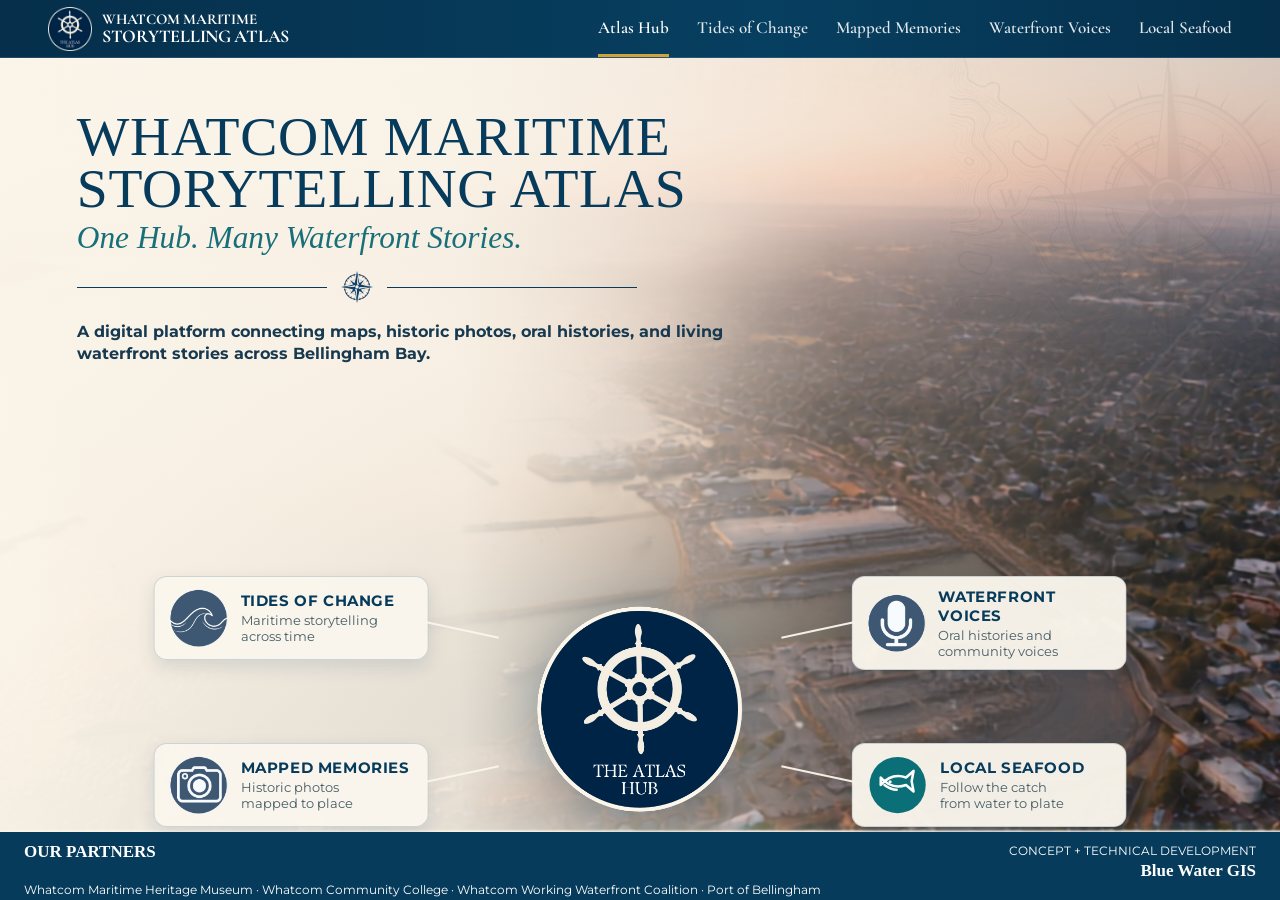
==== commit 9d7ecb77: "Add files via upload" ====
--- a/index.html
+++ b/index.html
@@ -7,65 +7,74 @@
 <meta name="description" content="A mobile-first public hub connecting place-based maritime stories around Bellingham Bay." />
 <link rel="stylesheet" href="styles.css" />
 
-<style>
-/* V22 — desktop hub fits hero + partners/footer in one viewport */
-@media (min-width: 781px){
-  html, body.hub-page{height:100%; overflow:hidden;}
-  body.hub-page{display:flex; flex-direction:column; min-height:100vh;}
-  body.hub-page .site-header{flex:0 0 62px; min-height:62px;}
-  body.hub-page .hub-main{flex:1 1 auto; min-height:0; overflow:hidden;}
-  body.hub-page .atlas-hub-hero{
-    height:100%; min-height:0 !important;
-    padding-top:12px !important;
-    padding-bottom:8px !important;
-    overflow:hidden;
+<style id="atlas-global-header-v23">
+/* V23: one identical global header on every Atlas page */
+.atlas-global-header{
+  height:58px!important;
+  min-height:58px!important;
+  padding:0 48px!important;
+  display:flex!important;
+  align-items:center!important;
+  justify-content:space-between!important;
+  box-sizing:border-box!important;
+}
+.atlas-global-header .brand{display:flex!important;align-items:center!important;gap:10px!important}
+.atlas-global-header .brand-logo{width:44px!important;height:44px!important;flex:0 0 44px!important}
+.atlas-global-header .brand span{display:flex!important;flex-direction:column!important;line-height:.9!important}
+.atlas-global-header .brand b{font-size:15px!important;line-height:1!important}
+.atlas-global-header .brand strong{font-size:18px!important;line-height:1!important}
+.atlas-global-header .site-nav{display:flex!important;align-items:stretch!important;gap:28px!important;height:100%!important}
+.atlas-global-header .site-nav a{
+  display:flex!important;align-items:center!important;
+  height:100%!important;margin:0!important;padding:0 0!important;
+  font-size:17px!important;white-space:nowrap!important;
+  border-bottom:3px solid transparent!important;
+}
+.atlas-global-header .site-nav a.active{border-bottom-color:#d2a33b!important}
+@media(max-width:900px){
+  .atlas-global-header{padding:0 18px!important}
+  .atlas-global-header .site-nav{gap:16px!important}
+  .atlas-global-header .site-nav a{font-size:15px!important}
+}
+@media(max-width:780px){
+  .atlas-global-header{height:58px!important;min-height:58px!important;padding:0 12px!important}
+  .atlas-global-header .brand-logo{width:40px!important;height:40px!important;flex-basis:40px!important}
+  .atlas-global-header .brand b{font-size:12px!important}
+  .atlas-global-header .brand strong{font-size:15px!important}
+  .atlas-global-header .site-nav{display:none!important}
+  body.nav-open .atlas-global-header .site-nav{
+    display:flex!important;position:absolute!important;top:58px!important;left:0!important;right:0!important;
+    height:auto!important;flex-direction:column!important;gap:0!important;background:#073b5c!important;
+    padding:8px 16px 14px!important;z-index:5000!important;
   }
-  body.hub-page .hub-title-block{
-    top:4.5% !important;
-    transform:scale(.88);
-    transform-origin:top left;
-  }
-  body.hub-page .hub-title-block h1{margin-bottom:4px !important;}
-  body.hub-page .hub-title-block .hub-tagline{margin-top:3px !important; margin-bottom:5px !important;}
-  body.hub-page .hub-title-block .mockup-rule{margin-top:4px !important; margin-bottom:4px !important;}
-  body.hub-page .hub-title-block .hub-summary{margin-top:7px !important; line-height:1.35 !important;}
-  body.hub-page .hub-network{
-    top:48% !important;
-    transform:translateY(-50%) scale(.86);
-    transform-origin:center center;
-  }
-  body.hub-page .hub-footer{
-    flex:0 0 72px;
-    min-height:72px;
-    padding:9px 28px !important;
-    font-size:12px !important;
-    line-height:1.28 !important;
-    box-sizing:border-box;
-  }
-  body.hub-page .hub-footer strong{font-size:12px !important;}
-}
-@media (min-width: 781px) and (max-height: 800px){
-  body.hub-page .site-header{flex-basis:56px; min-height:56px;}
-  body.hub-page .hub-title-block{transform:scale(.80); top:3% !important;}
-  body.hub-page .hub-network{transform:translateY(-49%) scale(.78); top:50% !important;}
-  body.hub-page .hub-footer{flex-basis:64px; min-height:64px; padding:7px 24px !important;}
+  body.nav-open .atlas-global-header .site-nav a{height:42px!important;border-bottom:1px solid rgba(255,255,255,.12)!important}
 }
 </style>
+
+<style id="hub-fit-v23">
+/* Restore the original hub composition; only reserve room for the partner footer. */
+@media(min-width:781px){
+  html,body.hub-page{height:100%;overflow:hidden}
+  body.hub-page{min-height:100vh}
+  body.hub-page .hub-main{height:calc(100vh - 58px - 68px);min-height:0;overflow:hidden}
+  body.hub-page .atlas-hub-hero{height:100%;min-height:0!important}
+  body.hub-page .hub-footer{
+    position:fixed!important;left:0!important;right:0!important;bottom:0!important;
+    height:68px!important;min-height:68px!important;z-index:40!important;
+    padding:10px 24px!important;box-sizing:border-box!important;
+  }
+}
+</style>
+
 </head>
 <body class="hub-page branded-hub">
-<header class="site-header hub-header">
+<header class="site-header atlas-global-header">
   <a class="brand" href="index.html" aria-label="Whatcom Maritime Storytelling Atlas home">
     <img class="brand-logo" src="icon-hub.png" alt="" />
     <span><b>WHATCOM MARITIME</b><strong>STORYTELLING ATLAS</strong></span>
   </a>
   <button class="menu-button" aria-label="Open navigation" onclick="document.body.classList.toggle('nav-open')">☰</button>
-  <nav class="site-nav">
-    <a class="active" href="index.html">Atlas Hub</a>
-    <a href="tides.html">Tides of Change</a>
-    <a href="mapped.html">Mapped Memories</a>
-    <a href="index.html#voices">Waterfront Voices</a>
-    <a href="index.html#seafood">Local Seafood</a>
-  </nav>
+  <nav class="site-nav"><a class="active" href="index.html">Atlas Hub</a><a href="tides.html">Tides of Change</a><a href="mapped.html">Mapped Memories</a><a href="index.html#voices">Waterfront Voices</a><a href="index.html#seafood">Local Seafood</a></nav>
 </header>
 
 <main class="hub-main">
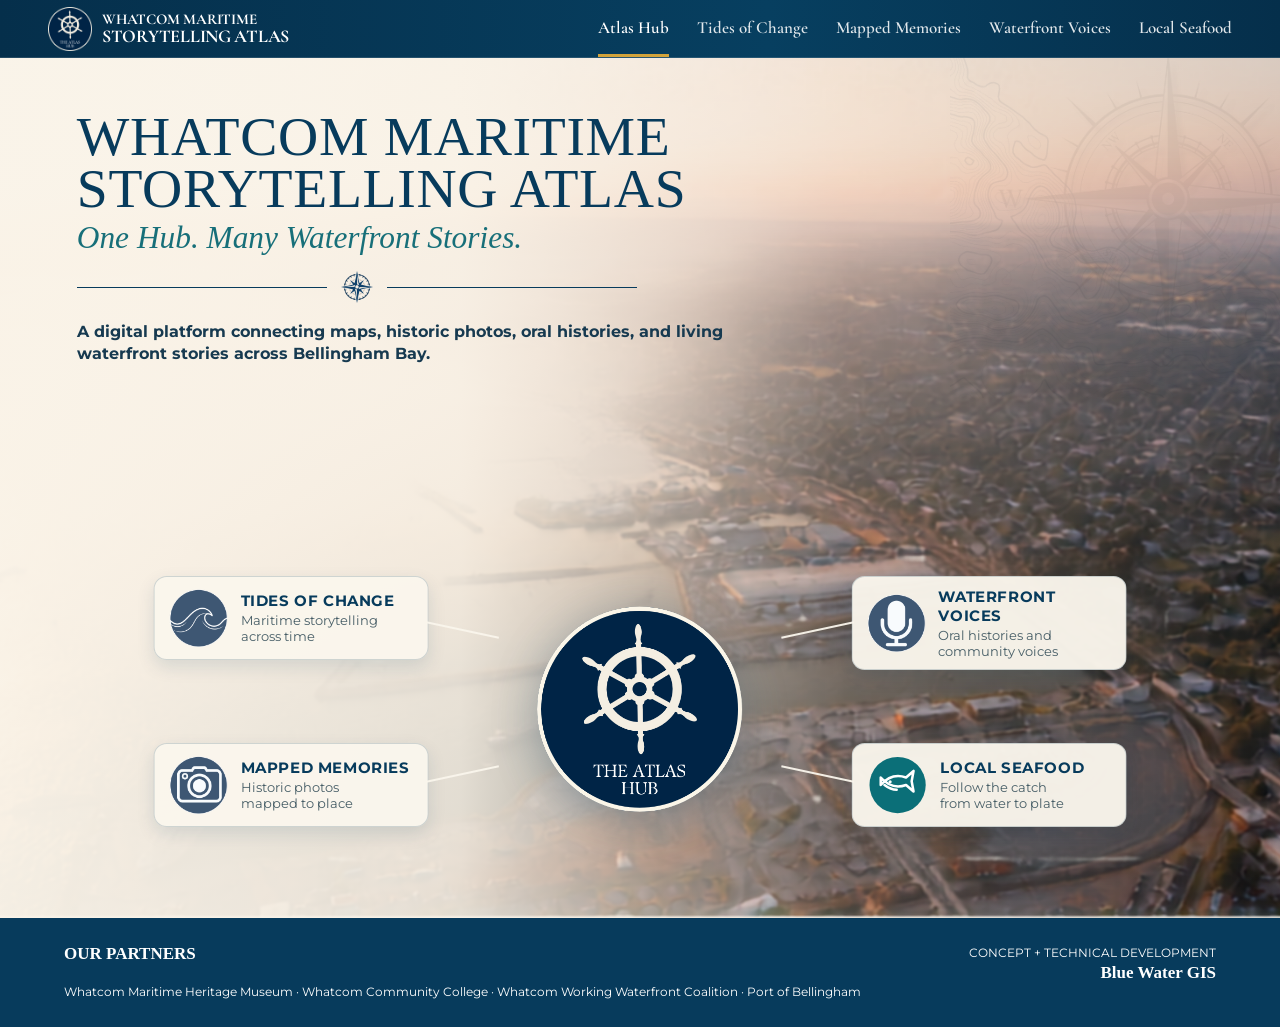
==== commit 9e809125: "Restore Atlas Hub layout and normalize global header" ====
--- a/index.html
+++ b/index.html
@@ -51,20 +51,6 @@
 }
 </style>
 
-<style id="hub-fit-v23">
-/* Restore the original hub composition; only reserve room for the partner footer. */
-@media(min-width:781px){
-  html,body.hub-page{height:100%;overflow:hidden}
-  body.hub-page{min-height:100vh}
-  body.hub-page .hub-main{height:calc(100vh - 58px - 68px);min-height:0;overflow:hidden}
-  body.hub-page .atlas-hub-hero{height:100%;min-height:0!important}
-  body.hub-page .hub-footer{
-    position:fixed!important;left:0!important;right:0!important;bottom:0!important;
-    height:68px!important;min-height:68px!important;z-index:40!important;
-    padding:10px 24px!important;box-sizing:border-box!important;
-  }
-}
-</style>
 
 </head>
 <body class="hub-page branded-hub">
